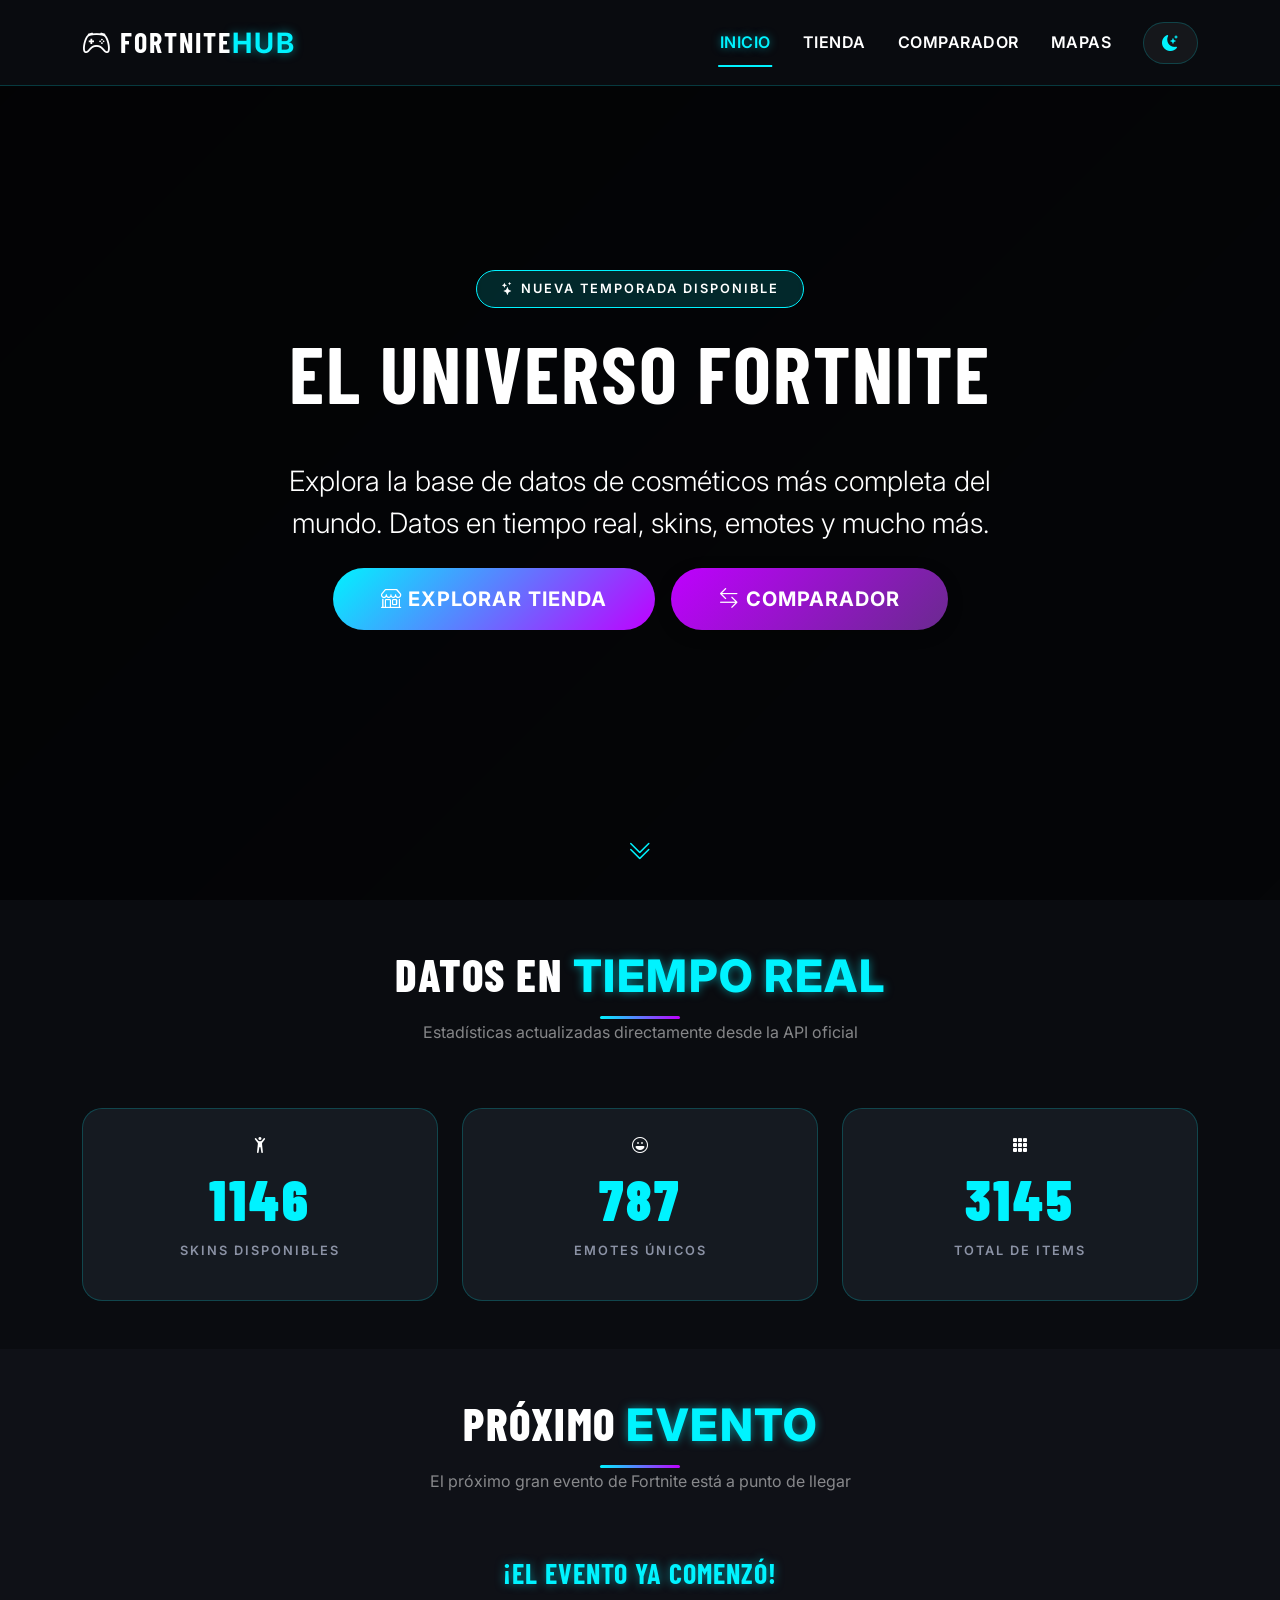
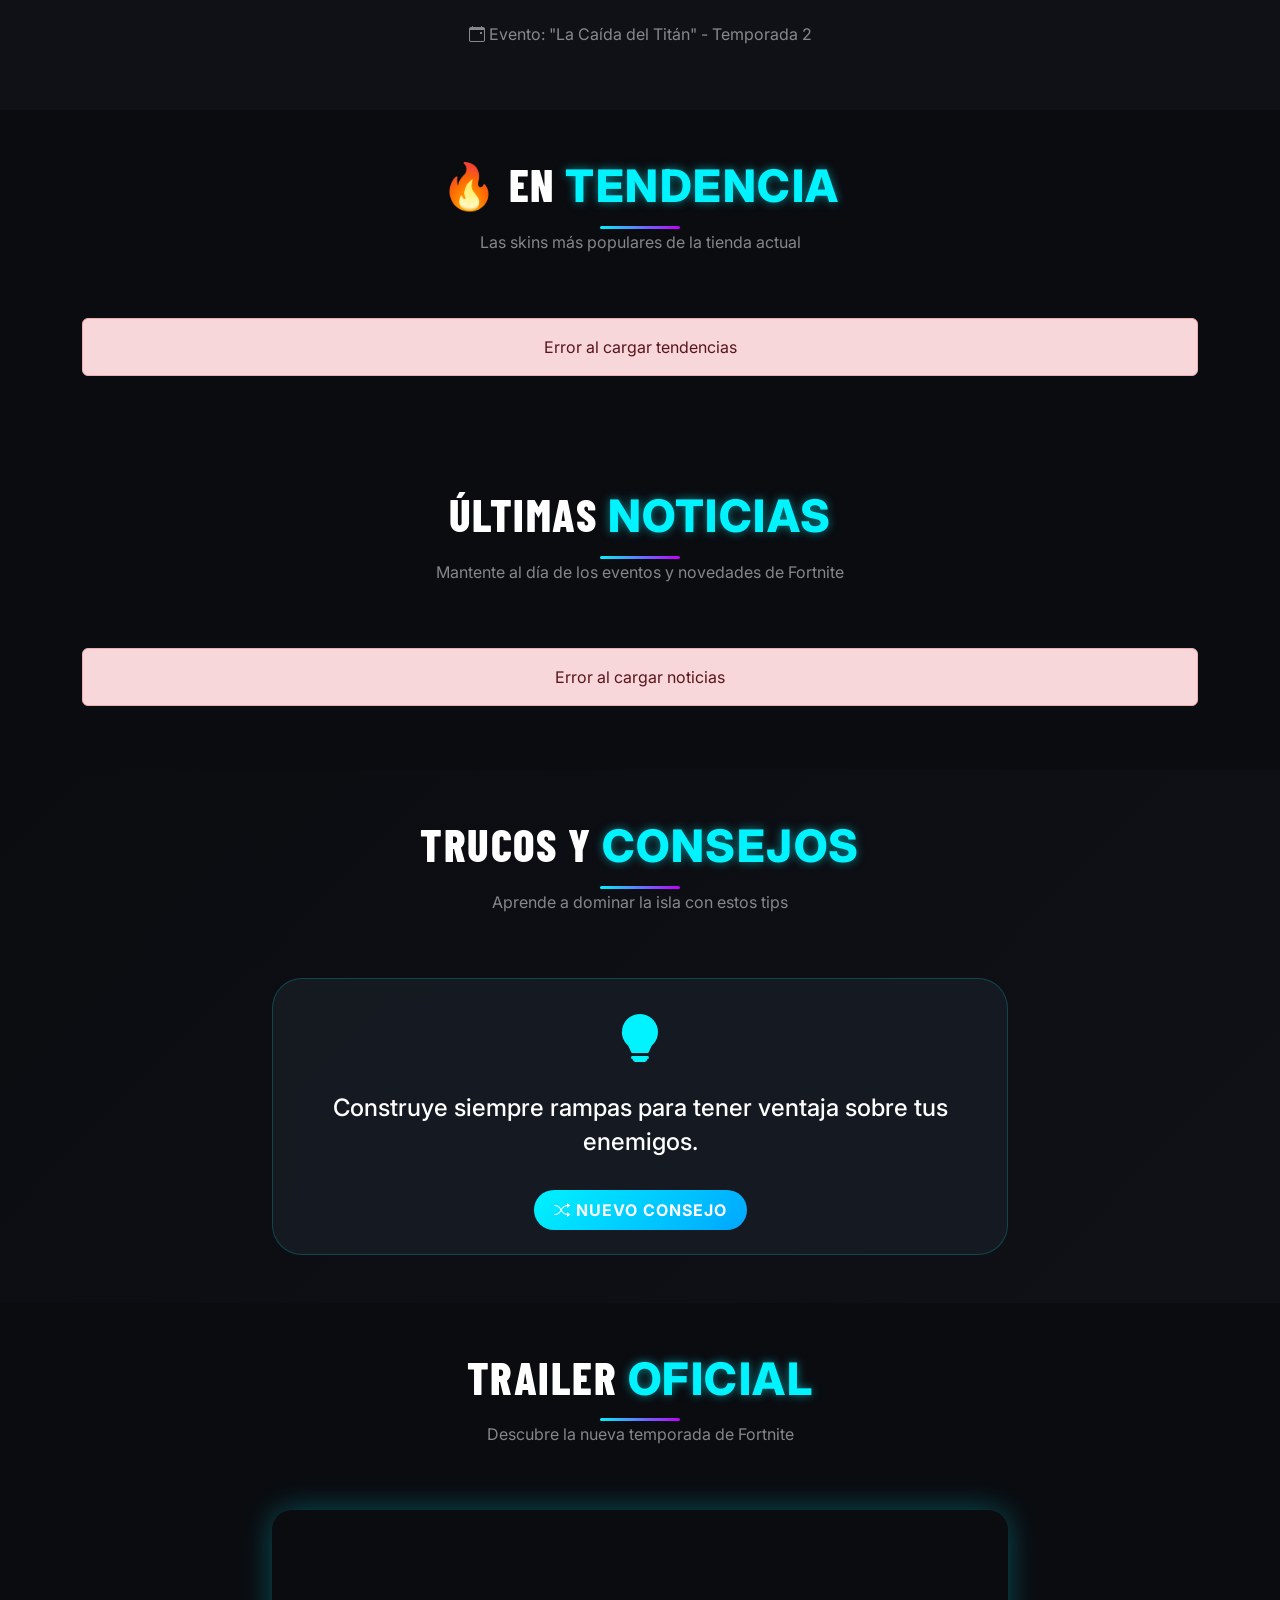
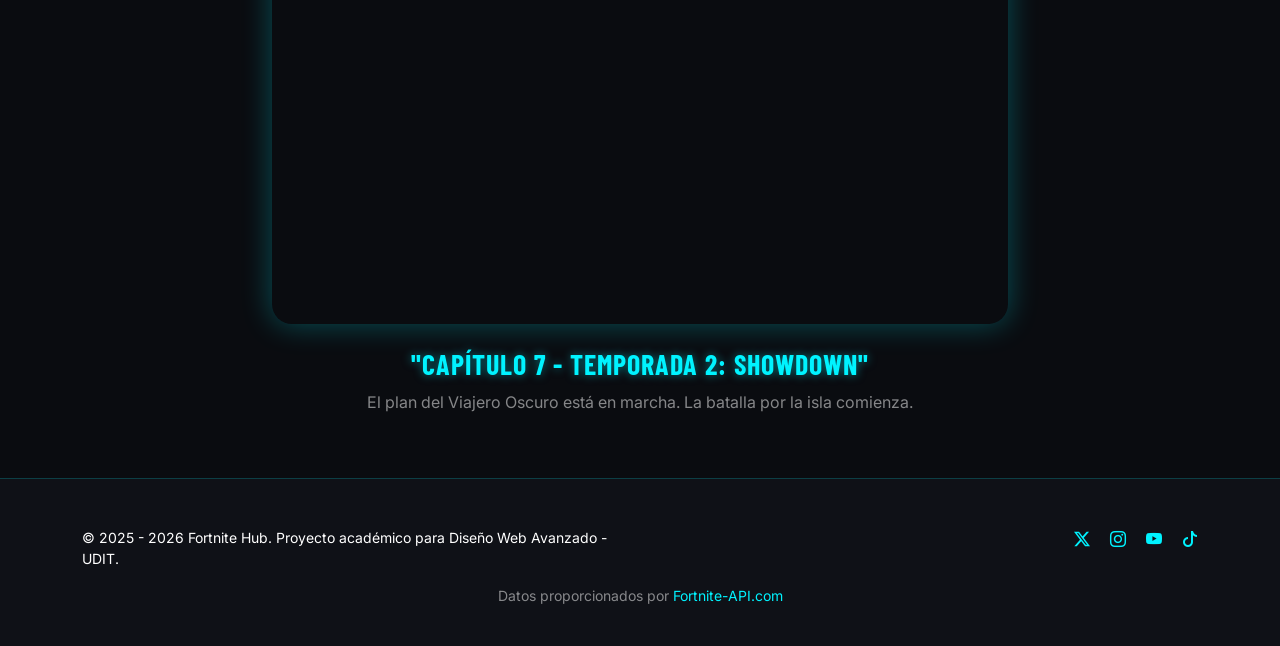
==== index.html @ 9335f85e "Cambiar tipografía, editar animación de los números y añadir buscador al comparador de skins" ====
<!DOCTYPE html>
<html lang="es">
<head>
  <meta charset="UTF-8">
  <meta name="viewport" content="width=device-width, initial-scale=1.0">
  <title>Fortnite Hub | Inicio</title>

  <link rel="icon" type="image/png" href="https://fortnite-api.com/images/favicon.png">
  <link rel="shortcut icon" href="https://fortnite-api.com/images/favicon.ico">

  <link href="https://cdn.jsdelivr.net/npm/bootstrap@5.3.0-alpha1/dist/css/bootstrap.min.css" rel="stylesheet">
  <link rel="stylesheet" href="https://cdn.jsdelivr.net/npm/bootstrap-icons@1.11.3/font/bootstrap-icons.min.css"> 
  <link href="https://fonts.googleapis.com/css2?family=Barlow+Condensed:wght@400;500;600;700;800;900&family=Inter:wght@300;400;600;700&display=swap" rel="stylesheet">
  <!-- <link href="https://fonts.googleapis.com/css2?family=Orbitron:wght@400;500;600;700;800;900&family=Inter:wght@300;400;600;700&display=swap" rel="stylesheet">-->
  <link href="https://unpkg.com/aos@2.3.1/dist/aos.css" rel="stylesheet">
  <link rel="stylesheet" href="css/style.css">
</head>
<body>

  <div class="scroll-progress"></div>

  <!-- NAVBAR SOLO CON PÁGINAS HTML -->
  <nav class="navbar navbar-expand-lg navbar-dark fixed-top" data-aos="fade-down">
    <div class="container">
      <a class="navbar-brand fw-bold fs-3" href="index.html"><i class="bi bi-controller"></i> FORTNITE<span class="text-neon">HUB</span></a>
      <button class="navbar-toggler" type="button" data-bs-toggle="collapse" data-bs-target="#navbarNav">
        <span class="navbar-toggler-icon"></span>
      </button>
      <div class="collapse navbar-collapse" id="navbarNav">
        <ul class="navbar-nav ms-auto mb-2 mb-lg-0">
          <li class="nav-item"><a class="nav-link active" href="index.html">INICIO</a></li>
          <li class="nav-item"><a class="nav-link" href="shop.html">TIENDA</a></li>
          <li class="nav-item"><a class="nav-link" href="compare.html">COMPARADOR</a></li>
          <li class="nav-item"><a class="nav-link" href="maps.html">MAPAS</a></li>
          <li class="nav-item"><button id="themeToggle" class="btn btn-theme-toggle ms-lg-3"><i class="bi bi-moon-stars-fill"></i></button></li>
        </ul>
      </div>
    </div>
  </nav>

  <!-- HERO SECTION -->
  <header id="inicio" class="hero-section d-flex align-items-center">
    <div class="hero-video-background">
      <iframe src="https://www.youtube.com/embed/m-c_3degE60?autoplay=1&mute=1&loop=1&playlist=m-c_3degE60&controls=0&showinfo=0&modestbranding=1&rel=0" frameborder="0" allow="autoplay; encrypted-media" allowfullscreen></iframe>
      <div class="hero-video-overlay"></div>
    </div>
    <div class="container position-relative z-2">
      <div class="row">
        <div class="col-lg-8 mx-auto text-center text-white" data-aos="fade-up" data-aos-duration="1000">
          <div class="badge-neon mb-3"><i class="bi bi-stars"></i> NUEVA TEMPORADA DISPONIBLE</div>
          <h1 id="typed-title" class="display-1 fw-bold mb-3 glitch-text"></h1>
          <p class="lead mb-4 fs-3">Explora la base de datos de cosméticos más completa del mundo. Datos en tiempo real, skins, emotes y mucho más.</p>
          <div class="d-flex justify-content-center gap-3 flex-wrap">
  <a href="shop.html" class="btn btn-primary-custom btn-lg px-5 py-3">
    <i class="bi bi-shop"></i> EXPLORAR TIENDA
  </a>
  <a href="compare.html" class="btn btn-compare btn-lg px-5 py-3">
    <i class="bi bi-arrow-left-right"></i> COMPARADOR
  </a>
</div>
        </div>
      </div>
    </div>
    <div class="scroll-indicator"><span><i class="bi bi-chevron-double-down"></i></span></div>
  </header>

  <!-- ESTADÍSTICAS -->
  <section id="stats" class="stats-section py-5">
    <div class="container">
      <div class="row text-center mb-5"><div class="col-12" data-aos="fade-up"><h2 class="section-title">DATOS EN <span class="text-neon">TIEMPO REAL</span></h2><p class="text-white-50">Estadísticas actualizadas directamente desde la API oficial</p></div></div>
      <div class="row g-4 justify-content-center">
        <div class="col-md-4" data-aos="fade-up" data-aos-delay="0"><div class="stat-card text-center p-4"><div class="stat-icon"><i class="bi bi-person-arms-up"></i></div><div class="stat-number" id="skinsCount">--</div><p class="stat-label">SKINS DISPONIBLES</p></div></div>
        <div class="col-md-4" data-aos="fade-up" data-aos-delay="100"><div class="stat-card text-center p-4"><div class="stat-icon"><i class="bi bi-emoji-laughing"></i></div><div class="stat-number" id="emotesCount">--</div><p class="stat-label">EMOTES ÚNICOS</p></div></div>
        <div class="col-md-4" data-aos="fade-up" data-aos-delay="200"><div class="stat-card text-center p-4"><div class="stat-icon"><i class="bi bi-grid-3x3-gap-fill"></i></div><div class="stat-number" id="totalCount">--</div><p class="stat-label">TOTAL DE ITEMS</p></div></div>
      </div>
    </div>
  </section>

  <!-- CONTADOR EVENTO -->
  <section id="countdown" class="countdown-section py-5">
    <div class="container">
      <div class="row text-center mb-5"><div class="col-12" data-aos="fade-up"><h2 class="section-title">PRÓXIMO <span class="text-neon">EVENTO</span></h2><p class="text-white-50">El próximo gran evento de Fortnite está a punto de llegar</p></div></div>
      <div class="row justify-content-center">
        <div class="col-md-10">
          <div class="countdown-timer d-flex justify-content-center gap-3 gap-md-4 flex-wrap">
            <div class="countdown-box" data-aos="flip-up" data-aos-delay="0"><span id="days">00</span><span>DÍAS</span></div>
            <div class="countdown-box" data-aos="flip-up" data-aos-delay="100"><span id="hours">00</span><span>HORAS</span></div>
            <div class="countdown-box" data-aos="flip-up" data-aos-delay="200"><span id="minutes">00</span><span>MINUTOS</span></div>
            <div class="countdown-box" data-aos="flip-up" data-aos-delay="300"><span id="seconds">00</span><span>SEGUNDOS</span></div>
          </div>
          <p class="text-center mt-4 text-white-50"><i class="bi bi-calendar-event"></i> Evento: "La Caída del Titán" - Temporada 2</p>
        </div>
      </div>
    </div>
  </section>

  <!-- SECCIÓN EN TENDENCIA -->
  <section id="tendencia" class="trending-section-full py-5">
    <div class="container">
      <div class="row text-center mb-5">
        <div class="col-12" data-aos="fade-up">
          <h2 class="section-title">🔥 EN <span class="text-neon">TENDENCIA</span></h2>
          <p class="text-white-50">Las skins más populares de la tienda actual</p>
        </div>
      </div>
      <div class="row g-4" id="trendingContainer">
        <div class="col-12 text-center">
          <div class="spinner-border text-neon" role="status">
            <span class="visually-hidden">Cargando tendencias...</span>
          </div>
        </div>
      </div>
    </div>
  </section>

  <!-- NOTICIAS -->
  <section id="noticias" class="news-section py-5">
    <div class="container">
      <div class="row text-center mb-5"><div class="col-12" data-aos="fade-up"><h2 class="section-title">ÚLTIMAS <span class="text-neon">NOTICIAS</span></h2><p class="text-white-50">Mantente al día de los eventos y novedades de Fortnite</p></div></div>
      <div class="row g-4" id="newsContainer"><div class="col-12 text-center"><div class="spinner-border text-neon" role="status"><span class="visually-hidden">Cargando noticias...</span></div></div></div>
    </div>
  </section>

  <!-- TRUCOS Y CONSEJOS -->
  <section id="tips" class="tips-section py-5">
    <div class="container">
      <div class="row text-center mb-5">
        <div class="col-12" data-aos="fade-up">
          <h2 class="section-title">TRUCOS Y <span class="text-neon">CONSEJOS</span></h2>
          <p class="text-white-50">Aprende a dominar la isla con estos tips</p>
        </div>
      </div>
      <div class="row justify-content-center">
        <div class="col-lg-8">
          <div class="tips-card text-center p-4" data-aos="flip-up">
            <div class="tips-icon mb-3"><i class="bi bi-lightbulb-fill"></i></div>
            <p id="currentTip" class="tips-text fs-4">¡Haz clic en el botón para recibir un consejo!</p>
            <button id="newTipBtn" class="btn btn-neon mt-3"><i class="bi bi-shuffle"></i> NUEVO CONSEJO</button>
          </div>
        </div>
      </div>
    </div>
  </section>

  <!-- TRAILER -->
  <section id="trailer" class="video-section py-5">
    <div class="container">
      <div class="row text-center mb-5"><div class="col-12" data-aos="fade-up"><h2 class="section-title">TRAILER <span class="text-neon">OFICIAL</span></h2><p class="text-white-50">Descubre la nueva temporada de Fortnite</p></div></div>
      <div class="row justify-content-center"><div class="col-lg-8" data-aos="fade-up" data-aos-delay="100"><div class="video-container"><iframe src="https://www.youtube.com/embed/kgbIecfhjlg?autoplay=0&rel=0" title="Fortnite Trailer Oficial" frameborder="0" allow="accelerometer; autoplay; clipboard-write; encrypted-media; gyroscope; picture-in-picture; web-share" referrerpolicy="strict-origin-when-cross-origin" allowfullscreen></iframe></div><div class="video-info text-center mt-4"><h3 class="text-neon">"CAPÍTULO 7 - TEMPORADA 2: SHOWDOWN"</h3><p class="text-white-50">El plan del Viajero Oscuro está en marcha. La batalla por la isla comienza.</p></div></div></div>
  </section>

  <footer class="footer pt-5 pb-4">
    <div class="container">
      <div class="row">
        <div class="col-md-6 text-center text-md-start"><p class="small mb-0">&copy; 2025 - <span id="currentYear"></span> Fortnite Hub. Proyecto académico para Diseño Web Avanzado - UDIT.</p></div>
        <div class="col-md-6 text-center text-md-end">
          <a href="https://x.com/Fortnite_ES" target="_blank" class="me-3"><i class="bi bi-twitter-x"></i></a>
          <a href="https://www.instagram.com/fortnite/" target="_blank" class="me-3"><i class="bi bi-instagram"></i></a>
          <a href="https://www.youtube.com/@PlayStation" target="_blank" class="me-3"><i class="bi bi-youtube"></i></a>
          <a href="https://www.tiktok.com/@fortnite?lang=es" target="_blank"><i class="bi bi-tiktok"></i></a>
        </div>
      </div>
      <div class="row mt-3"><div class="col-12 text-center"><p class="small text-white-50">Datos proporcionados por <a href="https://dash.fortnite-api.com/" target="_blank">Fortnite-API.com</a></p></div></div>
    </div>
  </footer>

  <button id="backToTop" class="btn-back-to-top"><i class="bi bi-arrow-up-short"></i></button>

  <!-- MODALES -->
  <div class="modal fade" id="skinModal" tabindex="-1">
    <div class="modal-dialog modal-dialog-centered">
      <div class="modal-content bg-dark text-white">
        <div class="modal-header border-neon"><h5 class="modal-title text-neon" id="skinModalTitle"></h5><button type="button" class="btn-close btn-close-white" data-bs-dismiss="modal"></button></div>
        <div class="modal-body text-center"><img id="skinModalImg" src="" alt="" class="img-fluid rounded mb-3" style="max-height: 200px;"><p id="skinModalDesc"></p><p><strong>Rareza:</strong> <span id="skinModalRarity"></span></p><p><strong>Tipo:</strong> <span id="skinModalType"></span></p></div>
        <div class="modal-footer border-neon"><button class="btn btn-outline-custom" data-bs-dismiss="modal">Cerrar</button></div>
      </div>
    </div>
  </div>

  <div class="modal fade" id="newsModal" tabindex="-1">
    <div class="modal-dialog modal-dialog-centered">
      <div class="modal-content bg-dark text-white">
        <div class="modal-header border-neon"><h5 class="modal-title text-neon" id="newsModalTitle"></h5><button type="button" class="btn-close btn-close-white" data-bs-dismiss="modal"></button></div>
        <div class="modal-body" id="newsModalBody"></div>
        <div class="modal-footer border-neon"><button class="btn btn-outline-custom" data-bs-dismiss="modal">Cerrar</button></div>
      </div>
    </div>
  </div>

  <script src="https://code.jquery.com/jquery-3.7.1.min.js"></script>
  <script src="https://cdn.jsdelivr.net/npm/bootstrap@5.3.0-alpha1/dist/js/bootstrap.bundle.min.js"></script>
  <script src="https://unpkg.com/aos@2.3.1/dist/aos.js"></script>
  <script src="https://unpkg.com/isotope-layout@3/dist/isotope.pkgd.min.js"></script>
  <script src="js/app.js"></script>
  <script> AOS.init({ duration: 800, once: true, offset: 100 }); </script>
</body>
</html>
---- css/style.css ----
:root {
  --bg-primary: #0a0c10;
  --bg-secondary: #0f1117;
  --bg-card: rgba(23, 28, 35, 0.95);
  --text-primary: #ffffff;
  --text-secondary: #8b92a5;
  --text-muted: rgba(255, 255, 255, 0.5);
  --border-color: rgba(0, 243, 255, 0.2);
  --neon-cyan: #00f3ff;
  --neon-pink: #ff00a6;
  --neon-purple: #bf00ff;
  --neon-glow: 0 0 20px rgba(0, 243, 255, 0.4);
  --glass-bg: rgba(255, 255, 255, 0.05);
  --transition: all 0.4s cubic-bezier(0.4, 0, 0.2, 1);
  
  /* TIPOGRAFÍAS */
  --font-burbank: 'Barlow Condensed', 'Impact', 'Arial Narrow', sans-serif;
  --font-body: 'Inter', 'Segoe UI', sans-serif;
}

/* Reseteo básico */
* { margin: 0; padding: 0; box-sizing: border-box; }

body {
  font-family: var(--font-body);
  background-color: var(--bg-primary);
  color: var(--text-primary);
  overflow-x: hidden;
  transition: var(--transition);
}

/* ==================== TIPOGRAFÍA ESTILO BURBANK SÓLO PARA TÍTULOS ==================== */
h1, h2, h3, h4, h5, h6,
.navbar-brand,
.section-title,
.glitch-text,
.stat-number,
.countdown-box span:first-child,
.timeline-title,
.news-title,
.card-title,
.modal-title {
  font-family: var(--font-burbank);
  font-weight: 700;
  letter-spacing: 1px;
  text-transform: uppercase;
}

/* Ajustes específicos para cada tipo de título */
h1, .glitch-text {
  font-weight: 900;
  letter-spacing: 2px;
}

h2, .section-title {
  font-weight: 800;
  letter-spacing: 1.5px;
}

h3 {
  font-weight: 700;
}

h4, h5, h6 {
  font-weight: 600;
}

/* Números de estadísticas con estilo Burbank */
.stat-number {
  font-size: 3.5rem;
  font-weight: 900;
  letter-spacing: 3px;
}

/* Contador del evento */
.countdown-box span:first-child {
  font-size: 2.5rem;
  font-weight: 900;
}

/* Logo de la marca */
.navbar-brand {
  font-size: 1.5rem;
  font-weight: 800;
  letter-spacing: 2px;
}

/* Títulos de noticias */
.news-title {
  font-size: 1.2rem;
  font-weight: 700;
}

/* Títulos de tarjetas */
.card-title {
  font-size: 0.9rem;
  font-weight: 700;
}

/* ==================== RESTO DE TIPOGRAFÍA (CUERPO) ==================== */
p, span, li, a, .nav-link, .btn, .stat-label, 
.news-description, .timeline-desc, .timeline-tag,
.tips-text, .footer, .rarity-badge, .filter-btn {
  font-family: var(--font-body);
}

/* Botones con estilo mixto */
.btn {
  font-family: var(--font-body);
  font-weight: 700;
  letter-spacing: 1px;
}

/* Badges y etiquetas */
.rarity-badge, .badge-neon, .timeline-year {
  font-family: var(--font-body);
  font-weight: 700;
  letter-spacing: 0.5px;
}

/* Efecto neon solo para textos especiales */
.text-neon {
  color: var(--neon-cyan);
  text-shadow: 0 0 10px rgba(0, 243, 255, 0.5);
}

/* ==================== BARRA DE NAVEGACIÓN ==================== */
.navbar {
  background: rgba(10, 12, 16, 0.95);
  backdrop-filter: blur(10px);
  padding: 1rem 0;
  transition: var(--transition);
  border-bottom: 1px solid var(--border-color);
  z-index: 1000;
}
.navbar-brand { 
  font-family: var(--font-burbank);
  font-size: 1.5rem; 
  font-weight: 800; 
  color: var(--text-primary) !important; 
}
.navbar-nav .nav-link {
  font-family: var(--font-body);
  color: var(--text-primary) !important;
  font-weight: 600;
  margin: 0 0.5rem;
  transition: var(--transition);
  position: relative;
  letter-spacing: 0.5px;
}
/* Linea que aparece al pasar el ratón */
.navbar-nav .nav-link::after {
  content: '';
  position: absolute;
  bottom: -5px;
  left: 50%;
  transform: translateX(-50%);
  width: 0;
  height: 2px;
  background: var(--neon-cyan);
  transition: width 0.3s ease;
}
.navbar-nav .nav-link:hover::after,
.navbar-nav .nav-link.active::after { width: 80%; }
.navbar-nav .nav-link:hover,
.navbar-nav .nav-link.active { color: var(--neon-cyan) !important; text-shadow: 0 0 8px rgba(0, 243, 255, 0.5); }

/* ==================== BOTÓN DE TEMA (claro/oscuro) ==================== */
.btn-theme-toggle {
  background: var(--glass-bg);
  border: 1px solid var(--border-color);
  border-radius: 50px;
  padding: 8px 18px;
  color: var(--neon-cyan);
  transition: var(--transition);
  cursor: pointer;
}

.btn-theme-toggle:hover {
  background: var(--neon-cyan);
  color: var(--bg-primary);
  transform: scale(1.05);
  box-shadow: var(--neon-glow);
}

/* Cuando está en modo claro, el botón se pone blanco */
body.light-mode .btn-theme-toggle {
  background: white;
  border-color: var(--neon-cyan);
  color: var(--neon-cyan);
  box-shadow: 0 2px 8px rgba(0,0,0,0.1);
}

body.light-mode .btn-theme-toggle:hover {
  background: var(--neon-cyan);
  color: white;
}

/* ==================== PARTE DE ARRIBA (HERO) ==================== */
.hero-section { position: relative; min-height: 100vh; display: flex; align-items: center; overflow: hidden; }
.hero-video-background { position: absolute; top: 0; left: 0; width: 100%; height: 100%; z-index: 0; }
.hero-video-background iframe { position: absolute; top: 50%; left: 50%; width: 100vw; height: 100vh; transform: translate(-50%, -50%); pointer-events: none; object-fit: cover; }
.hero-video-overlay { position: absolute; top: 0; left: 0; width: 100%; height: 100%; background: linear-gradient(135deg, rgba(0,0,0,0.7) 0%, rgba(0,0,0,0.5) 100%); z-index: 1; }
.z-2 { z-index: 2; }
/* Flechita que baja */
.scroll-indicator { position: absolute; bottom: 30px; left: 50%; transform: translateX(-50%); z-index: 10; animation: bounce 2s infinite; color: var(--neon-cyan); font-size: 1.5rem; }
@keyframes bounce { 0%, 100% { transform: translateX(-50%) translateY(0); } 50% { transform: translateX(-50%) translateY(10px); } }
.badge-neon { display: inline-block; background: rgba(0, 243, 255, 0.15); border: 1px solid var(--neon-cyan); padding: 8px 24px; border-radius: 40px; font-size: 0.8rem; letter-spacing: 2px; backdrop-filter: blur(5px); font-family: var(--font-body); font-weight: 600; }
/* Efecto de fallo (glitch) para el título */
.glitch-text { animation: glitch 3s infinite; }
@keyframes glitch { 0%, 100% { text-shadow: 3px 0 0 rgba(255,0,0,0.5), -3px 0 0 rgba(0,255,255,0.5); } 50% { text-shadow: -3px 0 0 rgba(255,0,0,0.5), 3px 0 0 rgba(0,255,255,0.5); } }

/* ==================== BOTONES ==================== */
.btn-primary-custom { background: linear-gradient(135deg, var(--neon-cyan), var(--neon-purple)); border: none; border-radius: 50px; font-weight: 700; padding: 14px 36px; transition: var(--transition); color: white; letter-spacing: 1px; }
.btn-primary-custom:hover { transform: translateY(-3px); box-shadow: var(--neon-glow); }
.btn-outline-custom { background: transparent; border: 2px solid var(--neon-cyan); border-radius: 50px; padding: 8px 20px; font-weight: 700; color: var(--neon-cyan); transition: var(--transition); }
/* Botón especial para el comparador que está sobre el vídeo */
.btn-compare {
  background: linear-gradient(135deg, var(--neon-purple), #6a2a8f);
  border: none;
  border-radius: 50px;
  font-weight: 700;
  padding: 14px 36px;
  transition: var(--transition);
  color: white;
  letter-spacing: 1px;
  box-shadow: 0 4px 15px rgba(0,0,0,0.3);
}

.btn-compare:hover {
  transform: translateY(-3px);
  box-shadow: 0 0 20px var(--neon-purple);
  background: linear-gradient(135deg, #9b59b6, var(--neon-purple));
}

/* Versión clara del botón comparador */
body.light-mode .btn-compare {
  background: linear-gradient(135deg, #9b59b6, #6a2a8f);
  color: white;
  box-shadow: 0 4px 15px rgba(0,0,0,0.2);
}

body.light-mode .btn-compare:hover {
  background: linear-gradient(135deg, #b06bcc, #7b2d9e);
  box-shadow: 0 0 20px #9b59b6;
}
.btn-outline-custom:hover { background: var(--neon-cyan); color: var(--bg-primary); box-shadow: var(--neon-glow); transform: translateY(-2px); }
.btn-outline-custom.active { background: var(--neon-cyan); color: var(--bg-primary); box-shadow: var(--neon-glow); }
.btn-outline-secondary { background: transparent; border: 1px solid var(--text-secondary); border-radius: 50px; padding: 8px 20px; font-weight: 600; color: var(--text-secondary); transition: var(--transition); }
.btn-outline-secondary:hover, .btn-outline-secondary.active { background: var(--neon-cyan); border-color: var(--neon-cyan); color: var(--bg-primary); }
.btn-neon { background: linear-gradient(135deg, var(--neon-cyan), #00a6ff); border: none; border-radius: 50px; padding: 8px 20px; font-weight: 700; color: white; transition: var(--transition); }

/* ==================== ESTADÍSTICAS ==================== */
.stats-section { padding: 100px 0; }
.section-title { 
  font-size: 2.8rem; 
  font-weight: 800; 
  margin-bottom: 1rem; 
  color: var(--text-primary); 
  position: relative; 
  display: inline-block; 
  font-family: var(--font-burbank);
}
/* Linea decorativa debajo del título */
.section-title::after { content: ''; position: absolute; bottom: -15px; left: 50%; transform: translateX(-50%); width: 80px; height: 3px; background: linear-gradient(90deg, var(--neon-cyan), var(--neon-purple)); border-radius: 3px; }
.stat-card { background: var(--bg-card); border-radius: 20px; border: 1px solid var(--border-color); backdrop-filter: blur(10px); transition: var(--transition); }
.stat-card:hover { border-color: var(--neon-cyan); box-shadow: var(--neon-glow); transform: translateY(-8px); }
.stat-number { 
  font-size: 3.5rem; 
  font-weight: 900; 
  color: var(--neon-cyan); 
  font-family: var(--font-burbank);
  letter-spacing: 3px;
}
.stat-label { 
  color: var(--text-secondary); 
  letter-spacing: 2px; 
  font-size: 0.8rem; 
  text-transform: uppercase;
  font-family: var(--font-body);
  font-weight: 600;
}

/* ==================== CONTADOR DEL EVENTO ==================== */
.countdown-section { padding: 100px 0; background: var(--bg-secondary); }
.countdown-box { background: var(--bg-card); border-radius: 20px; padding: 20px 30px; min-width: 120px; text-align: center; border: 1px solid var(--neon-cyan); transition: var(--transition); }
.countdown-box:hover { transform: translateY(-5px); box-shadow: var(--neon-glow); }
.countdown-box span:first-child { 
  font-size: 2.5rem; 
  font-weight: 900; 
  font-family: var(--font-burbank); 
  color: var(--neon-cyan); 
  display: block;
  letter-spacing: 2px;
}
.countdown-box span:last-child {
  font-family: var(--font-body);
  font-weight: 600;
  letter-spacing: 1px;
  font-size: 0.8rem;
}

/* ==================== NOTICIAS ==================== */
.news-section { padding: 100px 0; }
.news-card { background: var(--bg-card); border-radius: 20px; overflow: hidden; transition: var(--transition); border: 1px solid var(--border-color); height: 100%; }
.news-card:hover { transform: translateY(-8px); border-color: var(--neon-cyan); box-shadow: var(--neon-glow); }
.news-image { height: 200px; overflow: hidden; }
.news-image img { width: 100%; height: 100%; object-fit: cover; transition: transform 0.5s; }
.news-card:hover .news-image img { transform: scale(1.05); }
.news-body { padding: 1.5rem; }
.news-title { 
  font-size: 1.2rem; 
  font-weight: 700; 
  margin-bottom: 0.75rem; 
  color: var(--text-primary); 
  font-family: var(--font-burbank);
  letter-spacing: 0.5px;
}
.news-description { 
  color: var(--text-secondary); 
  font-size: 0.9rem; 
  line-height: 1.5;
  font-family: var(--font-body);
}
.news-footer { display: flex; justify-content: space-between; margin-top: 1rem; padding-top: 0.75rem; border-top: 1px solid var(--border-color); }
.news-read-more { color: var(--neon-cyan); text-decoration: none; transition: var(--transition); }

/* ==================== SLIDER DE SKINS ==================== */
.slider-section { padding: 100px 0; background: var(--bg-secondary); }
.slider-card { background: var(--bg-card); border-radius: 20px; padding: 20px; text-align: center; border: 1px solid var(--border-color); transition: var(--transition); cursor: pointer; }
.slider-card:hover { border-color: var(--neon-cyan); transform: translateY(-5px); box-shadow: var(--neon-glow); }
.slider-card img { width: 100%; height: 250px; object-fit: cover; border-radius: 15px; margin-bottom: 15px; }
.glide__arrow { background: var(--neon-cyan); border: none; border-radius: 50%; width: 45px; height: 45px; }

/* ==================== VÍDEO DEL TRAILER ==================== */
.video-section { padding: 100px 0; }
.video-container { position: relative; padding-bottom: 56.25%; height: 0; border-radius: 20px; overflow: hidden; box-shadow: 0 0 30px rgba(0, 243, 255, 0.3); }
.video-container iframe { position: absolute; top: 0; left: 0; width: 100%; height: 100%; }

/* ==================== TARJETAS DE LA TIENDA ==================== */
.cosmetic-card { background: var(--bg-card); border-radius: 16px; overflow: hidden; transition: var(--transition); border: 1px solid var(--border-color); height: 100%; cursor: pointer; }
.cosmetic-card:hover { transform: translateY(-5px); border-color: var(--neon-cyan); box-shadow: var(--neon-glow); }
.cosmetic-card img { width: 100%; height: 260px; object-fit: cover; }
.card-body { padding: 1rem; text-align: center; }
.card-title { 
  font-size: 0.9rem; 
  font-weight: 700; 
  margin-bottom: 0.5rem; 
  color: var(--text-primary);
  font-family: var(--font-burbank);
  letter-spacing: 0.5px;
}

/* ==================== INSIGNIAS DE RAREZA ==================== */
.rarity-badge { 
  display: inline-block; 
  padding: 4px 12px; 
  border-radius: 20px; 
  font-size: 0.7rem; 
  font-weight: 700; 
  text-transform: uppercase;
  font-family: var(--font-body);
  letter-spacing: 0.5px;
}
.rarity-common { background: #2e2e2e; color: #fff; }
.rarity-uncommon { background: #2a6e2a; color: #fff; }
.rarity-rare { background: #2a6e8f; color: #fff; }
.rarity-epic { background: #6a2a8f; color: #fff; }
.rarity-legendary { background: linear-gradient(135deg, #d4af37, #ffd700); color: #000; }

/* ==================== FILTROS DESPLEGABLES ==================== */
.filters-panel {
    background: var(--bg-secondary);
    border-radius: 20px;
    padding: 1.5rem;
    border: 1px solid var(--border-color);
}

.btn-filter-toggle {
    background: var(--bg-card);
    border: 1px solid var(--border-color);
    border-radius: 50px;
    padding: 10px 24px;
    color: var(--text-primary);
    font-weight: 600;
    transition: var(--transition);
}

.btn-filter-toggle.active {
    background: var(--neon-cyan);
    color: var(--bg-primary);
    border-color: var(--neon-cyan);
    box-shadow: 0 0 15px var(--neon-cyan);
}

.filter-group {
    animation: fadeIn 0.3s ease;
    margin-top: 1rem;
}

@keyframes fadeIn {
    from { opacity: 0; transform: translateY(-10px); }
    to { opacity: 1; transform: translateY(0); }
}

.filter-buttons {
    display: flex;
    flex-wrap: wrap;
    justify-content: center;
    gap: 10px;
}

/* Cada botón de filtro individual */
.filter-btn {
    background: transparent;
    border: 1px solid var(--border-color);
    border-radius: 50px;
    padding: 6px 16px;
    color: var(--text-secondary);
    font-size: 0.8rem;
    transition: var(--transition);
    cursor: pointer;
    font-family: var(--font-body);
    font-weight: 600;
}

.filter-btn:hover {
    border-color: var(--neon-cyan);
    color: var(--neon-cyan);
}

.filter-btn.active {
    background: var(--neon-cyan);
    border-color: var(--neon-cyan);
    color: var(--bg-primary);
    box-shadow: 0 0 10px var(--neon-cyan);
}

.bg-neon {
    background: var(--neon-cyan);
    color: var(--bg-primary);
    font-size: 0.8rem;
    padding: 5px 12px;
    border-radius: 50px;
}

/* ==================== BARRA DE BÚSQUEDA ==================== */
.search-bar { background: var(--bg-secondary); border: 1px solid var(--border-color); }

/* ==================== PIE DE PÁGINA ==================== */
.footer { background: var(--bg-secondary); border-top: 1px solid var(--border-color); padding: 2rem 0; }
.footer a { color: var(--neon-cyan); text-decoration: none; }
.footer p, .footer .small {
  font-family: var(--font-body);
}

/* ==================== BOTÓN PARA VOLVER ARRIBA ==================== */
.btn-back-to-top { position: fixed; bottom: 30px; right: 30px; width: 50px; height: 50px; border-radius: 50%; background: var(--neon-cyan); color: var(--bg-primary); border: none; cursor: pointer; opacity: 0; visibility: hidden; transition: all 0.3s ease; z-index: 1000; font-size: 1.5rem; }
.btn-back-to-top.show { opacity: 1; visibility: visible; }
.btn-back-to-top:hover { transform: translateY(-3px); background: var(--neon-purple); }

/* ==================== VENTANAS MODALES ==================== */
.modal-content.bg-dark { background: var(--bg-secondary) !important; border: 1px solid var(--neon-cyan); }
.border-neon { border-color: var(--neon-cyan) !important; }
.modal-title {
  font-family: var(--font-burbank);
  font-weight: 700;
  letter-spacing: 1px;
}

/* Arregla un problema: el modal no debe mover la página */
.modal-open { overflow: auto !important; padding-right: 0 !important; }
body.modal-open { overflow: auto !important; padding-right: 0 !important; }
.modal { padding-right: 0 !important; }

/* ==================== VERSIÓN MÓVIL ==================== */
@media (max-width: 768px) {
  .section-title { font-size: 2rem; }
  .glitch-text { font-size: 2rem; }
  .stat-number { font-size: 2rem; }
  .countdown-box { padding: 10px 15px; min-width: 70px; }
  .countdown-box span:first-child { font-size: 1.2rem; }
  .slider-card img { height: 180px; }
}
@media (max-width: 576px) {
  .stat-number { font-size: 1.5rem; }
  .section-title { font-size: 1.5rem; }
}

/* ==================== MODO CLARO ==================== */
body.light-mode {
  --bg-primary: #f0f2f5;
  --bg-secondary: #ffffff;
  --bg-card: rgba(255, 255, 255, 0.95);
  --text-primary: #1a1a2e;
  --text-secondary: #4a5568;
  --text-muted: #6c757d;
  --border-color: rgba(0, 0, 0, 0.1);
  --neon-cyan: #0077b6;
  --neon-purple: #9b59b6;
  --neon-glow: 0 0 15px rgba(0, 119, 182, 0.2);
  --glass-bg: rgba(0, 0, 0, 0.03);
}

/* La barra de navegación siempre se queda oscura */
body.light-mode .navbar {
  background: rgba(10, 12, 16, 0.95) !important;
  border-bottom-color: rgba(0, 243, 255, 0.2) !important;
}

body.light-mode .navbar-brand,
body.light-mode .navbar-nav .nav-link {
  color: #ffffff !important;
}

body.light-mode .navbar-nav .nav-link:hover,
body.light-mode .navbar-nav .nav-link.active {
  color: var(--neon-cyan) !important;
}

/* Ajustes de texto para el modo claro */
body.light-mode .text-white-50 {
  color: #6c757d !important;
}

body.light-mode .footer a {
  color: var(--neon-cyan) !important;
}

/* Tarjetas en modo claro (EXCEPTO las de cosméticos) */
body.light-mode .stat-card,
body.light-mode .news-card,
body.light-mode .selector-card,
body.light-mode .info-card,
body.light-mode .detail-card {
  background: var(--bg-card);
  color: var(--text-primary);
}

body.light-mode .modal-content.bg-dark {
  background: var(--bg-secondary) !important;
  color: var(--text-primary) !important;
}

body.light-mode .modal-content.bg-dark .text-neon {
  color: var(--neon-cyan) !important;
}

/* Badges de rareza en modo claro (mantienen sus colores) */
body.light-mode .rarity-common { background: #6c757d; color: white; }
body.light-mode .rarity-uncommon { background: #28a745; color: white; }
body.light-mode .rarity-rare { background: #17a2b8; color: white; }
body.light-mode .rarity-epic { background: #9b59b6; color: white; }
body.light-mode .rarity-legendary { background: linear-gradient(135deg, #d4af37, #ffc107); color: #000; }

body.light-mode .card-title,
body.light-mode .news-title,
body.light-mode .stat-label {
  color: var(--text-primary);
}

body.light-mode .news-description,
body.light-mode .text-white-50 {
  color: var(--text-secondary) !important;
}

body.light-mode .form-control::placeholder {
  color: #999 !important;
}

body.light-mode .form-control,
body.light-mode .form-select {
  background: white;
  border-color: #ddd;
  color: var(--text-primary);
}

body.light-mode .form-control:focus,
body.light-mode .form-select:focus {
  border-color: var(--neon-cyan);
  box-shadow: 0 0 0 3px rgba(0, 119, 182, 0.1);
}

body.light-mode .countdown-box {
  background: var(--bg-card);
  border-color: var(--neon-cyan);
}

body.light-mode .countdown-box span:first-child {
  color: var(--neon-cyan);
}

body.light-mode .footer {
  background: var(--bg-secondary);
  border-top-color: var(--border-color);
}

body.light-mode .footer p,
body.light-mode .footer .small {
  color: var(--text-primary);
}

body.light-mode .btn-back-to-top {
  background: var(--neon-cyan);
  color: white;
}

body.light-mode .btn-back-to-top:hover {
  background: var(--neon-purple);
}

/* ===== TARJETAS DE COSMÉTICOS: NO CAMBIAN EN MODO CLARO ===== */
/* Las tarjetas de cosméticos NO cambian - se quedan igual que en modo oscuro */
body.light-mode .cosmetic-card {
  background: rgba(23, 28, 35, 0.95);
  border-color: var(--border-color);
}

/* Todos los textos dentro de .cosmetic-card se quedan blancos */
body.light-mode .cosmetic-card .card-title,
body.light-mode .cosmetic-card .rarity-badge,
body.light-mode .cosmetic-card .small,
body.light-mode .cosmetic-card p,
body.light-mode .cosmetic-card span,
body.light-mode .cosmetic-card h5 {
  color: #ffffff !important;
}

/* ==================== EFECTO DE TARJETAS AL PASAR EL RATÓN ==================== */
.cosmetic-card, .stat-card, .news-card, .slider-card {
    transition: transform 0.4s cubic-bezier(0.2, 0.9, 0.4, 1.1), box-shadow 0.4s ease, border-color 0.3s ease;
}

.cosmetic-card:hover, .stat-card:hover, .news-card:hover, .slider-card:hover {
    transform: translateY(-10px) scale(1.02);
    box-shadow: 0 0 30px var(--neon-cyan);
    border-color: var(--neon-cyan);
}

/* ==================== SECCIÓN DE CONSEJOS ==================== */
.tips-section {
    background: linear-gradient(135deg, var(--bg-primary), var(--bg-secondary));
    position: relative;
    overflow: hidden;
}

.tips-card {
    background: var(--bg-card);
    border-radius: 30px;
    border: 1px solid var(--border-color);
    backdrop-filter: blur(10px);
    transition: var(--transition);
}

.tips-card:hover {
    border-color: var(--neon-cyan);
    box-shadow: var(--neon-glow);
}

.tips-icon {
    font-size: 3rem;
    color: var(--neon-cyan);
}

.tips-text {
    color: var(--text-primary);
    line-height: 1.4;
    font-weight: 500;
    font-family: var(--font-body);
}

/* ==================== EFECTO DE MÁQUINA DE ESCRIBIR ==================== */
#typed-title {
    min-height: 120px;
    font-family: var(--font-burbank);
    font-weight: 900;  
    letter-spacing: 2px;
    text-transform: uppercase;
}

.cursor {
    display: inline-block;
    width: 3px;
    margin-left: 5px;
    background-color: var(--neon-cyan);
    animation: blink 1s infinite;
}

@keyframes blink {
    0%, 100% { opacity: 1; }
    50% { opacity: 0; }
}

/* ==================== BARRA DE PROGRESO DE SCROLL ==================== */
.scroll-progress {
    position: fixed;
    top: 0;
    left: 0;
    width: 0%;
    height: 3px;
    background: linear-gradient(90deg, var(--neon-cyan), var(--neon-purple));
    z-index: 9999;
    transition: width 0.1s ease;
}

/* ==================== BOTÓN DE FAVORITOS (corazón) ==================== */
.cosmetic-card {
    position: relative;
}

.favorite-btn {
    position: absolute;
    top: 10px;
    right: 10px;
    background: rgba(0, 0, 0, 0.6);
    border: none;
    border-radius: 50%;
    width: 35px;
    height: 35px;
    display: flex;
    align-items: center;
    justify-content: center;
    cursor: pointer;
    transition: var(--transition);
    z-index: 10;
    color: white;
    font-size: 1.2rem;
}

.favorite-btn:hover {
    transform: scale(1.1);
}

.favorite-btn i.bi-heart-fill {
    color: #ff3366;
}

.favorite-btn i.bi-heart {
    color: white;
}

/* ==================== SECCIÓN TENDENCIA ==================== */
.trending-badge {
    position: absolute;
    top: 10px;
    left: 10px;
    background: linear-gradient(135deg, #ff3366, #ff6600);
    padding: 4px 10px;
    border-radius: 20px;
    font-size: 0.7rem;
    font-weight: bold;
    z-index: 10;
}

/* ==================== COMPARADOR ==================== */
.selector-card, .info-card, .detail-card {
    background: var(--bg-card);
    border-radius: 24px;
    border: 1px solid var(--border-color);
    backdrop-filter: blur(10px);
    transition: var(--transition);
}

.selector-card:hover, .info-card:hover, .detail-card:hover {
    border-color: var(--neon-cyan);
    box-shadow: var(--neon-glow);
}

.vs-icon {
    font-size: 4rem;
    color: var(--neon-cyan);
    text-shadow: 0 0 15px var(--neon-cyan);
    animation: pulse 2s infinite;
}

@keyframes pulse {
    0%, 100% { transform: scale(1); opacity: 0.7; }
    50% { transform: scale(1.1); opacity: 1; }
}

/* Lista de favoritos en el comparador */
.favorites-list {
    max-height: 300px;
    overflow-y: auto;
}

.favorite-item {
    display: flex;
    align-items: center;
    gap: 12px;
    padding: 10px;
    border-bottom: 1px solid var(--border-color);
    transition: var(--transition);
    cursor: pointer;
}

.favorite-item:hover {
    background: rgba(0, 243, 255, 0.1);
    transform: translateX(5px);
}

.favorite-item img {
    width: 50px;
    height: 50px;
    object-fit: cover;
    border-radius: 12px;
}

.favorite-item .fav-name {
    flex: 1;
    font-weight: 600;
}

.favorite-item .fav-rarity {
    font-size: 0.7rem;
    padding: 2px 8px;
    border-radius: 20px;
}

/* ==================== NOTIFICACIONES TOAST ==================== */
.toast-notification {
    position: fixed;
    bottom: 30px;
    right: 30px;
    background: linear-gradient(135deg, var(--neon-cyan), var(--neon-purple));
    color: var(--bg-primary);
    padding: 12px 20px;
    border-radius: 12px;
    font-weight: bold;
    z-index: 9999;
    opacity: 0;
    transform: translateX(100%);
    transition: all 0.3s ease;
    box-shadow: 0 0 30px rgba(0,243,255,0.5);
}

.toast-notification.show {
    opacity: 1;
    transform: translateX(0);
}

.toast-notification small {
    font-size: 0.7rem;
    opacity: 0.9;
}

/* ==================== MODELO 3D ==================== */
.model3d-section {
  background: linear-gradient(135deg, var(--bg-primary), var(--bg-secondary));
  position: relative;
}

.model3d-container {
  position: relative;
  width: 100%;
  height: 550px;
  border-radius: 24px;
  overflow: hidden;
  border: 2px solid var(--border-color);
  box-shadow: 0 0 30px rgba(0, 243, 255, 0.2);
  transition: var(--transition);
  background: #1a1a2e;
}

.model3d-container:hover {
  border-color: var(--neon-cyan);
  box-shadow: var(--neon-glow);
}

.model3d-container iframe {
  width: 100%;
  height: 100%;
  border: none;
}

.model-info {
  padding: 10px 20px;
  background: var(--bg-card);
  border-radius: 30px;
  display: inline-block;
  backdrop-filter: blur(5px);
}

.model-info i {
  color: var(--neon-cyan);
  margin-right: 5px;
}

/* Móvil */
@media (max-width: 768px) {
  .model3d-container {
    height: 400px;
  }
}

@media (max-width: 576px) {
  .model3d-container {
    height: 300px;
  }
}

/* ==================== LÍNEA DEL TIEMPO DE MAPAS ==================== */

.page-header {
    padding: 50px 0 60px 0;  
}
/* Contenedor principal */
.timeline {
    position: relative;
    max-width: 1200px;
    margin: 10px auto;
    padding: 20px;
}

/* Línea central */
.timeline::before {
    content: '';
    position: absolute;
    left: 50%;
    transform: translateX(-50%);
    width: 3px;
    height: 100%;
    background: linear-gradient(180deg, var(--neon-cyan), var(--neon-purple), var(--neon-cyan));
    box-shadow: 0 0 10px var(--neon-cyan);
}

/* Cada item */
.timeline-item {
    position: relative;
    margin-bottom: 60px;
    opacity: 0;
    transform: translateY(50px);
    transition: all 0.6s ease;
}

.timeline-item.visible {
    opacity: 1;
    transform: translateY(0);
}

/* Alternar izquierda y derecha */
.timeline-item:nth-child(odd) .timeline-card {
    margin-left: auto;
    width: 45%;
}

.timeline-item:nth-child(even) .timeline-card {
    margin-right: auto;
    width: 45%;
}

/* Tarjeta */
.timeline-card {
    position: relative;
    background: var(--bg-card);
    backdrop-filter: blur(10px);
    border-radius: 20px;
    overflow: hidden;
    border: 1px solid var(--border-color);
    transition: all 0.3s ease;
    cursor: pointer;
}

.timeline-card:hover {
    transform: translateY(-5px);
    border-color: var(--neon-cyan);
    box-shadow: 0 0 25px rgba(0, 243, 255, 0.3);
}

/* Círculo conector */
.timeline-card::before {
    content: '';
    position: absolute;
    top: 30px;
    width: 16px;
    height: 16px;
    background: var(--neon-cyan);
    border-radius: 50%;
    box-shadow: 0 0 10px var(--neon-cyan);
    z-index: 10;
}

.timeline-item:nth-child(odd) .timeline-card::before {
    left: -45px;
}

.timeline-item:nth-child(even) .timeline-card::before {
    right: -45px;
}

/* Imagen */
.timeline-img {
    width: 100%;
    height: 200px;
    object-fit: cover;
    transition: transform 0.4s ease;
}

.timeline-card:hover .timeline-img {
    transform: scale(1.03);
}

/* Contenido */
.timeline-content {
    padding: 1.2rem;
    text-align: center;
}

.timeline-year {
    display: inline-block;
    background: var(--neon-cyan);
    color: #000;
    padding: 3px 12px;
    border-radius: 20px;
    font-size: 0.7rem;
    font-weight: bold;
    margin-bottom: 0.5rem;
}

.timeline-title {
    font-size: 1rem;
    font-weight: 800;
    margin-bottom: 0.3rem;
    font-family: var(--font-burbank);
}

.timeline-tag {
    font-size: 0.7rem;
    color: var(--neon-cyan);
    margin-bottom: 0.8rem;
}

.timeline-desc {
    font-size: 0.75rem;
    color: var(--text-secondary);
    line-height: 1.4;
    margin-bottom: 1rem;
}

.timeline-badges {
    display: flex;
    flex-wrap: wrap;
    justify-content: center;
    gap: 6px;
    margin-bottom: 1rem;
}

.timeline-badge {
    background: rgba(0, 243, 255, 0.1);
    border: 1px solid var(--neon-cyan);
    border-radius: 20px;
    padding: 3px 10px;
    font-size: 0.6rem;
    color: var(--neon-cyan);
}

.btn-timeline {
    width: 100%;
    background: transparent;
    border: 1px solid var(--neon-cyan);
    border-radius: 30px;
    padding: 6px 12px;
    color: var(--neon-cyan);
    font-size: 0.7rem;
    transition: all 0.3s;
    cursor: pointer;
}

.btn-timeline:hover {
    background: var(--neon-cyan);
    color: #000;
}

/* Responsive */
@media (max-width: 768px) {
    .timeline::before {
        left: 20px;
    }
    
    .timeline-item:nth-child(odd) .timeline-card,
    .timeline-item:nth-child(even) .timeline-card {
        width: calc(100% - 50px);
        margin-left: 50px !important;
        margin-right: 0 !important;
    }
    
    .timeline-card::before {
        left: -35px !important;
        right: auto !important;
    }
    
    .timeline-img {
        height: 160px;
    }
}

.favorite-btn-circle {
  position: absolute;
  bottom: 10px;
  right: 10px;
  background: rgba(0, 0, 0, 0.6);
  border: none;
  border-radius: 50%;
  width: 40px;
  height: 40px;
  display: flex;
  align-items: center;
  justify-content: center;
  cursor: pointer;
  transition: all 0.2s ease;
  z-index: 10;
  color: white;
  font-size: 1.3rem;
  backdrop-filter: blur(4px);
}

.favorite-btn-circle:hover {
  transform: scale(1.1);
  background: rgba(0, 0, 0, 0.8);
}

.favorite-btn-circle i.bi-heart-fill {
  color: #ff3366;
  animation: heartPop 0.3s ease-out;
}

@keyframes heartPop {
  0% { transform: scale(1); }
  50% { transform: scale(1.3); }
  100% { transform: scale(1); }
}

/* ==================== HISTORIAL ==================== */
.history-card {
    background: var(--bg-card);
    border-radius: 16px;
    border: 1px solid var(--border-color);
    backdrop-filter: blur(10px);
}

.history-list {
    display: flex;
    flex-wrap: wrap;
    gap: 10px;
    align-items: center;
}

.history-item {
    background: rgba(0, 243, 255, 0.1);
    border: 1px solid var(--neon-cyan);
    border-radius: 30px;
    padding: 5px 15px;
    font-size: 0.8rem;
    transition: var(--transition);
    cursor: pointer;
}

.history-item:hover {
    background: var(--neon-cyan);
    color: var(--bg-primary);
    transform: translateY(-2px);
}

/* ==================== ANIMACIÓN ASCII ==================== */
.ascii-container {
    position: fixed;
    top: 50%;
    left: 50%;
    transform: translate(-50%, -50%);
    background: rgba(0, 0, 0, 0.9);
    border: 2px solid var(--neon-cyan);
    border-radius: 16px;
    padding: 20px;
    z-index: 9999;
    box-shadow: 0 0 50px var(--neon-cyan);
    animation: asciiPop 0.3s ease-out;
}

.ascii-art {
    color: var(--neon-cyan);
    font-family: monospace;
    font-size: 10px;
    white-space: pre;
    margin: 0;
}

@keyframes asciiPop {
    from {
        opacity: 0;
        transform: translate(-50%, -50%) scale(0.8);
    }
    to {
        opacity: 1;
        transform: translate(-50%, -50%) scale(1);
    }
}

/* Botón favorito estilo landing (círculo con corazón) */
.favorite-btn {
    position: absolute;
    bottom: 10px;
    right: 10px;
    background: rgba(0, 0, 0, 0.6);
    border: none;
    border-radius: 50%;
    width: 36px;
    height: 36px;
    display: flex;
    align-items: center;
    justify-content: center;
    cursor: pointer;
    transition: all 0.2s ease;
    z-index: 10;
    color: white;
    font-size: 1.2rem;
    backdrop-filter: blur(4px);
}

.favorite-btn:hover {
    transform: scale(1.1);
    background: rgba(0, 0, 0, 0.8);
}

.favorite-btn i.bi-heart-fill {
    color: #ff3366;
    animation: heartPop 0.3s ease-out;
}

@keyframes heartPop {
    0% { transform: scale(1); }
    50% { transform: scale(1.3); }
    100% { transform: scale(1); }
}
/* ==================== ANIMACIÓN DE CONTADORES AL SCROLL ==================== */

/* Efecto de pulso durante la animación */
.counter-animating {
    animation: counterPulse 0.5s ease-out;
    display: inline-block;
}

@keyframes counterPulse {
    0% {
        transform: scale(1);
        text-shadow: 0 0 0px var(--neon-cyan);
    }
    50% {
        transform: scale(1.08);
        text-shadow: 0 0 20px var(--neon-cyan);
    }
    100% {
        transform: scale(1);
        text-shadow: 0 0 5px var(--neon-cyan);
    }
}

/* Placeholder animado mientras carga */
.stat-number:contains('---') {
    opacity: 0.6;
    animation: loadingPulse 1.5s infinite;
}

@keyframes loadingPulse {
    0%, 100% { opacity: 0.4; text-shadow: none; }
    50% { opacity: 0.9; text-shadow: 0 0 5px var(--neon-cyan); }
}

/* Efecto de brillo al finalizar la animación */
@keyframes finalGlow {
    0% {
        text-shadow: 0 0 5px var(--neon-cyan);
        transform: scale(1);
    }
    100% {
        text-shadow: 0 0 25px var(--neon-cyan);
        transform: scale(1.05);
    }
}

.stat-number.flash {
    animation: finalGlow 0.3s ease-out;
}
/* ==================== MEJORAS PARA EL BUSCADOR DEL COMPARADOR ==================== */

/* Input de búsqueda */
.input-group .form-control {
    background: var(--glass-bg);
    border: 1px solid var(--border-color);
    color: var(--text-primary);
    border-radius: 50px 0 0 50px;
    padding: 10px 15px;
    transition: var(--transition);
}

.input-group .form-control:focus {
    background: var(--bg-card);
    border-color: var(--neon-cyan);
    box-shadow: 0 0 15px var(--neon-cyan);
    outline: none;
    color: var(--text-primary);
}

.input-group .form-control::placeholder {
    color: var(--text-muted);
}

/* Botones de ordenación en el input group */
.input-group .btn-outline-custom {
    border-radius: 0;
    border-left: none;
}

.input-group .btn-outline-custom:first-of-type {
    border-radius: 0;
}

.input-group .btn-outline-custom:last-child {
    border-radius: 0 50px 50px 0;
}

.input-group .btn-outline-custom:hover {
    background: var(--neon-cyan);
    color: var(--bg-primary);
    border-color: var(--neon-cyan);
}

/* Select con estilo mejorado */
.form-select {
    background: var(--glass-bg);
    border: 1px solid var(--border-color);
    color: var(--text-primary);
    border-radius: 50px;
    padding: 10px 15px;
    transition: var(--transition);
    cursor: pointer;
}

.form-select:hover {
    border-color: var(--neon-cyan);
}

.form-select:focus {
    border-color: var(--neon-cyan);
    box-shadow: 0 0 15px var(--neon-cyan);
    outline: none;
}

/* Opciones del select */
.form-select option {
    background: var(--bg-secondary);
    color: var(--text-primary);
    padding: 10px;
}

/* Animación de feedback al filtrar */
@keyframes filterFeedback {
    0% { border-color: var(--border-color); }
    50% { border-color: var(--neon-cyan); box-shadow: 0 0 10px var(--neon-cyan); }
    100% { border-color: var(--border-color); }
}

.form-select.filter-active {
    animation: filterFeedback 0.5s ease;
}

/* Modo claro para los inputs */
body.light-mode .input-group .form-control,
body.light-mode .form-select {
    background: white;
    color: var(--text-primary);
    border-color: #ddd;
}

body.light-mode .input-group .form-control:focus,
body.light-mode .form-select:focus {
    border-color: var(--neon-cyan);
    box-shadow: 0 0 10px rgba(0, 119, 182, 0.3);
}

body.light-mode .input-group .form-control::placeholder {
    color: #999;
}

body.light-mode .form-select option {
    background: white;
    color: #333;
}
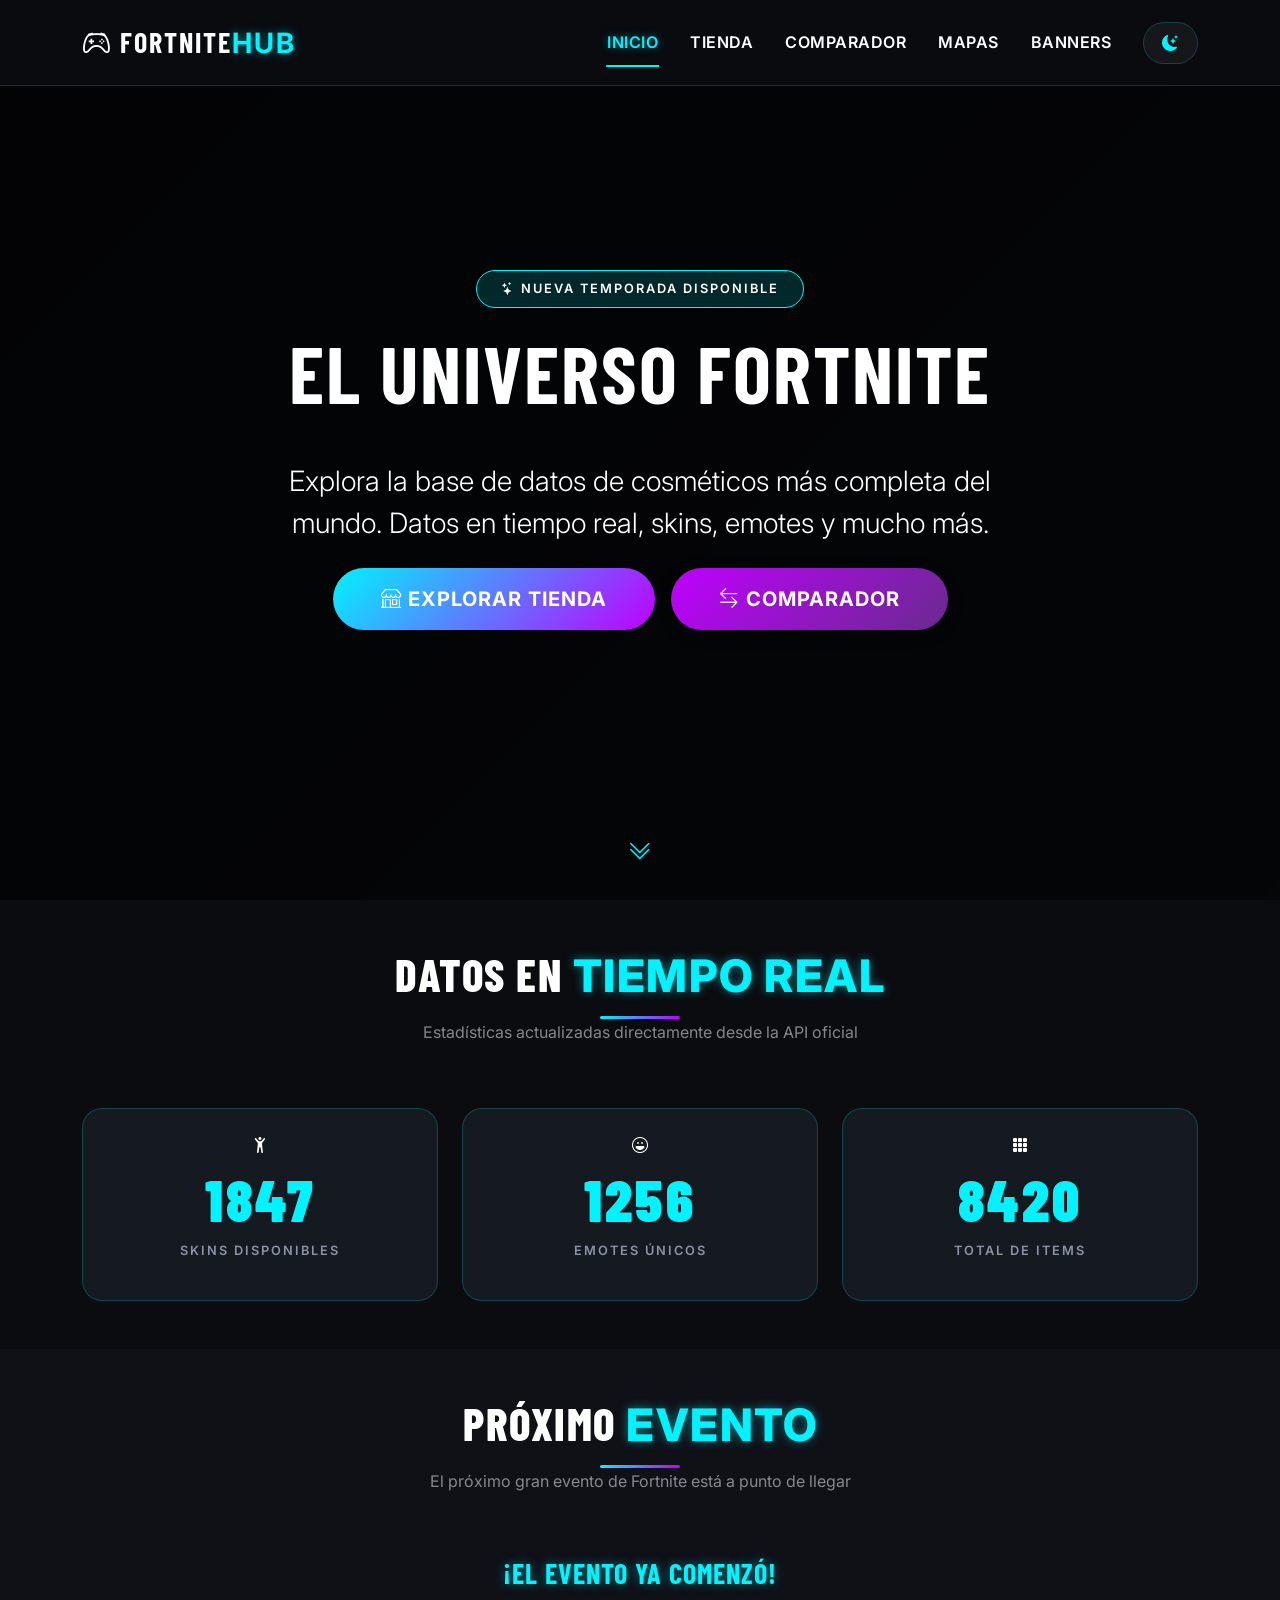
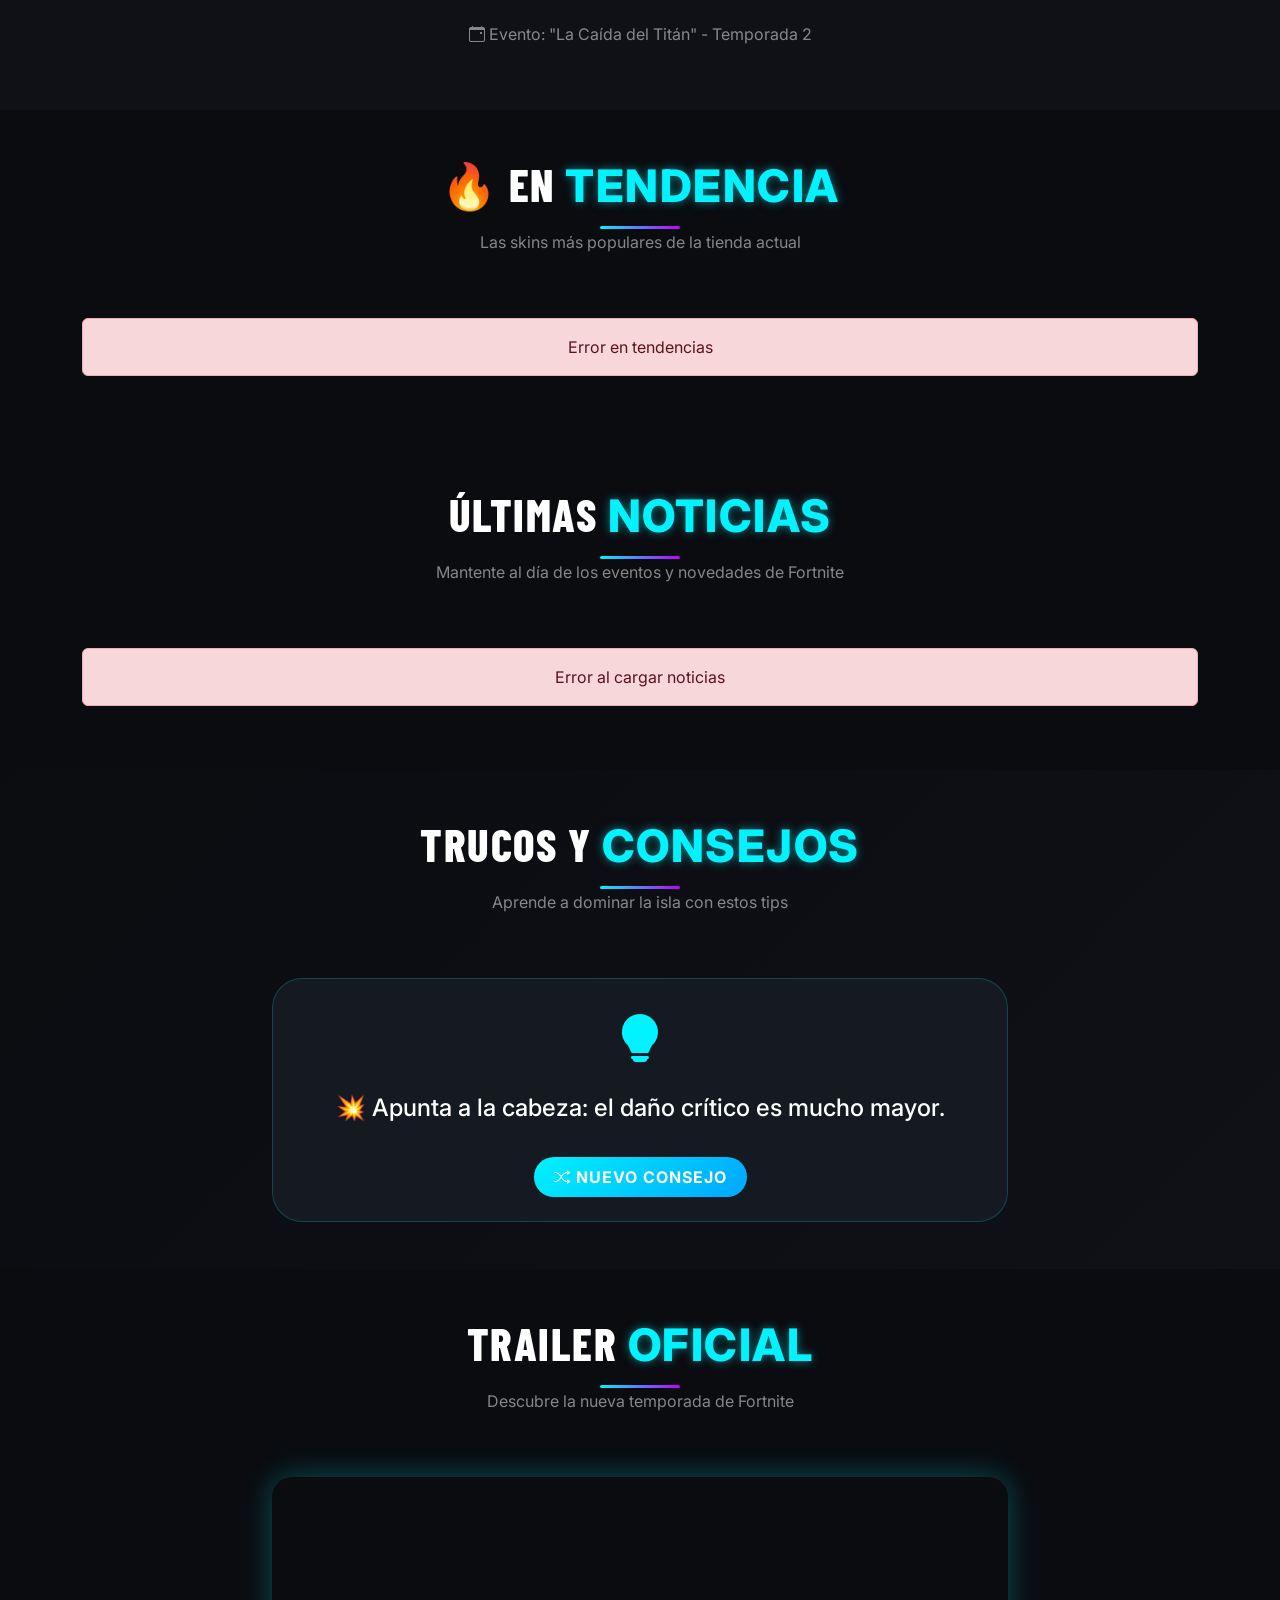
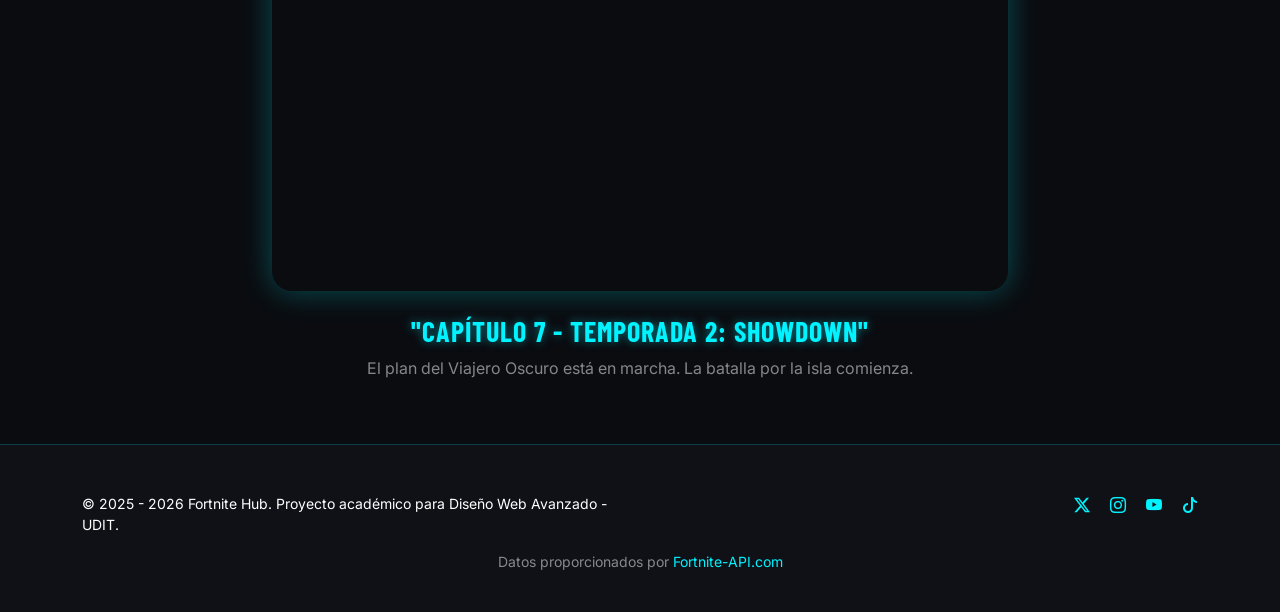
==== commit 76ba11bf: "ajustes" ====
--- a/index.html
+++ b/index.html
@@ -14,9 +14,20 @@
   <!-- <link href="https://fonts.googleapis.com/css2?family=Orbitron:wght@400;500;600;700;800;900&family=Inter:wght@300;400;600;700&display=swap" rel="stylesheet">-->
   <link href="https://unpkg.com/aos@2.3.1/dist/aos.css" rel="stylesheet">
   <link rel="stylesheet" href="css/style.css">
+  <!-- Vanilla Tilt (efecto 3D en tarjetas) -->
+<script src="https://cdn.jsdelivr.net/npm/vanilla-tilt@1.8.0/dist/vanilla-tilt.min.js"></script>
+
+<!-- Partículas de fondo -->
+<script src="https://cdn.jsdelivr.net/npm/particles.js@2.0.0/particles.min.js"></script>
+
+<!-- Tippy.js (tooltips animados) -->
+<script src="https://unpkg.com/@popperjs/core@2"></script>
+<script src="https://unpkg.com/tippy.js@6"></script>
+<link rel="stylesheet" href="https://unpkg.com/tippy.js@6/animations/scale.css" />
 </head>
 <body>
-
+<!-- Contenedor para partículas de fondo -->
+<div id="particles-js"></div>
   <div class="scroll-progress"></div>
 
   <!-- NAVBAR SOLO CON PÁGINAS HTML -->
@@ -32,6 +43,7 @@
           <li class="nav-item"><a class="nav-link" href="shop.html">TIENDA</a></li>
           <li class="nav-item"><a class="nav-link" href="compare.html">COMPARADOR</a></li>
           <li class="nav-item"><a class="nav-link" href="maps.html">MAPAS</a></li>
+          <li class="nav-item"><a class="nav-link" href="banners.html">BANNERS</a></li>
           <li class="nav-item"><button id="themeToggle" class="btn btn-theme-toggle ms-lg-3"><i class="bi bi-moon-stars-fill"></i></button></li>
         </ul>
       </div>
@@ -193,5 +205,26 @@
   <script src="https://unpkg.com/isotope-layout@3/dist/isotope.pkgd.min.js"></script>
   <script src="js/app.js"></script>
   <script> AOS.init({ duration: 800, once: true, offset: 100 }); </script>
+  <script>
+    particlesJS("particles-js", {
+        particles: {
+            number: { value: 80, density: { enable: true, value_area: 800 } },
+            color: { value: "#00f3ff" },
+            shape: { type: "circle" },
+            opacity: { value: 0.3, random: true },
+            size: { value: 3, random: true },
+            line_linked: { enable: true, distance: 150, color: "#00f3ff", opacity: 0.1, width: 1 },
+            move: { enable: true, speed: 2, direction: "none", random: true, straight: false, out_mode: "out" }
+        },
+        interactivity: {
+            detect_on: "canvas",
+            events: {
+                onhover: { enable: true, mode: "repulse" },
+                onclick: { enable: true, mode: "push" }
+            }
+        },
+        retina_detect: true
+    });
+</script>
 </body>
 </html>
--- a/css/style.css
+++ b/css/style.css
@@ -1385,3 +1385,718 @@
     background: white;
     color: #333;
 }
+/* ==================== FONDO DECORATIVO PARA PÁGINA DE MAPAS ==================== */
+.maps-background {
+  position: fixed;
+  top: 0;
+  left: 0;
+  width: 100%;
+  height: 100%;
+  z-index: -1;
+  pointer-events: none;
+  overflow: hidden;
+  background: var(--bg-primary);
+}
+
+/* Cuadrícula tipo radar */
+.grid-overlay {
+  position: absolute;
+  top: 0;
+  left: 0;
+  width: 100%;
+  height: 100%;
+  background-image: 
+    linear-gradient(rgba(0, 243, 255, 0.04) 1px, transparent 1px),
+    linear-gradient(90deg, rgba(0, 243, 255, 0.04) 1px, transparent 1px);
+  background-size: 50px 50px;
+}
+
+/* Anillos de tormenta */
+.storm-rings {
+  position: absolute;
+  top: 50%;
+  left: 50%;
+  width: 100%;
+  height: 100%;
+  transform: translate(-50%, -50%);
+}
+
+.storm-ring {
+  position: absolute;
+  top: 50%;
+  left: 50%;
+  border-radius: 50%;
+  transform: translate(-50%, -50%);
+  animation: stormRingPulse 4s ease-out infinite;
+}
+
+.ring-1 {
+  width: 300px;
+  height: 300px;
+  background: rgba(0, 243, 255, 0.03);
+  border: 1px solid rgba(0, 243, 255, 0.2);
+  animation-delay: 0s;
+}
+
+.ring-2 {
+  width: 500px;
+  height: 500px;
+  background: rgba(191, 0, 255, 0.02);
+  border: 1px solid rgba(191, 0, 255, 0.15);
+  animation-delay: 1s;
+}
+
+.ring-3 {
+  width: 700px;
+  height: 700px;
+  background: rgba(0, 243, 255, 0.01);
+  border: 1px solid rgba(0, 243, 255, 0.1);
+  animation-delay: 2s;
+}
+
+@keyframes stormRingPulse {
+  0% {
+    transform: translate(-50%, -50%) scale(0.8);
+    opacity: 1;
+  }
+  100% {
+    transform: translate(-50%, -50%) scale(1.4);
+    opacity: 0;
+  }
+}
+
+/* Marcadores flotantes */
+.floating-markers .marker {
+  position: absolute;
+  font-size: 1.3rem;
+  opacity: 0.3;
+  animation: markerFloat 4s ease-in-out infinite;
+  filter: drop-shadow(0 0 5px var(--neon-cyan));
+  transition: opacity 0.3s ease;
+}
+
+.floating-markers .marker:hover {
+  opacity: 0.8;
+}
+
+@keyframes markerFloat {
+  0%, 100% {
+    transform: translateY(0px);
+    opacity: 0.2;
+  }
+  50% {
+    transform: translateY(-15px);
+    opacity: 0.6;
+  }
+}
+
+/* Partículas de tormenta */
+.storm-particles {
+  position: absolute;
+  top: 0;
+  left: 0;
+  width: 100%;
+  height: 100%;
+}
+
+.particle {
+  position: absolute;
+  width: 4px;
+  height: 4px;
+  background: var(--neon-cyan);
+  border-radius: 50%;
+  opacity: 0.4;
+  animation: particleFloat 8s linear infinite;
+}
+
+.particle:nth-child(1) { top: 15%; left: 20%; animation-delay: 0s; width: 3px; height: 3px; }
+.particle:nth-child(2) { top: 35%; left: 65%; animation-delay: 1s; width: 5px; height: 5px; }
+.particle:nth-child(3) { top: 55%; left: 40%; animation-delay: 2s; width: 2px; height: 2px; }
+.particle:nth-child(4) { top: 75%; left: 80%; animation-delay: 3s; width: 4px; height: 4px; }
+.particle:nth-child(5) { top: 85%; left: 15%; animation-delay: 4s; width: 3px; height: 3px; }
+.particle:nth-child(6) { top: 45%; left: 90%; animation-delay: 5s; width: 5px; height: 5px; }
+.particle:nth-child(7) { top: 65%; left: 50%; animation-delay: 6s; width: 2px; height: 2px; }
+.particle:nth-child(8) { top: 25%; left: 10%; animation-delay: 7s; width: 4px; height: 4px; }
+.particle:nth-child(9) { top: 95%; left: 70%; animation-delay: 3.5s; width: 3px; height: 3px; }
+.particle:nth-child(10) { top: 5%; left: 85%; animation-delay: 5.5s; width: 5px; height: 5px; }
+
+@keyframes particleFloat {
+  0% {
+    transform: translateY(0px) translateX(0px);
+    opacity: 0;
+  }
+  20% {
+    opacity: 0.5;
+  }
+  80% {
+    opacity: 0.5;
+  }
+  100% {
+    transform: translateY(-100px) translateX(20px);
+    opacity: 0;
+  }
+}
+
+/* Brújula decorativa */
+.compass-overlay {
+  position: absolute;
+  bottom: 30px;
+  right: 30px;
+  font-size: 4rem;
+  color: var(--neon-cyan);
+  opacity: 0.1;
+  animation: compassSpin 20s linear infinite;
+  pointer-events: none;
+}
+
+@keyframes compassSpin {
+  0% {
+    transform: rotate(0deg);
+  }
+  100% {
+    transform: rotate(360deg);
+  }
+}
+
+/* Badges de capítulos en la cabecera */
+.chapter-badges {
+  display: flex;
+  flex-wrap: wrap;
+  justify-content: center;
+  gap: 12px;
+  margin-top: 20px;
+}
+
+.chapter-badge {
+  background: rgba(0, 243, 255, 0.1);
+  border: 1px solid var(--neon-cyan);
+  border-radius: 30px;
+  padding: 6px 16px;
+  font-size: 0.8rem;
+  font-weight: 600;
+  transition: all 0.3s ease;
+  cursor: default;
+}
+
+.chapter-badge:hover {
+  background: rgba(0, 243, 255, 0.2);
+  transform: translateY(-2px);
+  box-shadow: 0 0 10px rgba(0, 243, 255, 0.3);
+}
+
+/* Mejoras de la línea del tiempo (efectos visuales) */
+.timeline {
+  position: relative;
+  max-width: 1200px;
+  margin: 0 auto;
+  padding: 20px;
+  z-index: 1;
+}
+
+.timeline::before {
+  content: '';
+  position: absolute;
+  left: 50%;
+  transform: translateX(-50%);
+  width: 3px;
+  height: 100%;
+  background: linear-gradient(180deg, var(--neon-cyan), var(--neon-purple), var(--neon-cyan));
+  box-shadow: 0 0 10px var(--neon-cyan);
+}
+
+.timeline-item {
+  position: relative;
+  margin-bottom: 60px;
+  opacity: 0;
+  transform: translateY(50px);
+  transition: all 0.6s ease;
+}
+
+.timeline-item.visible {
+  opacity: 1;
+  transform: translateY(0);
+}
+
+.timeline-item:nth-child(odd) .timeline-card {
+  margin-left: auto;
+  width: 45%;
+}
+
+.timeline-item:nth-child(even) .timeline-card {
+  margin-right: auto;
+  width: 45%;
+}
+
+.timeline-card {
+  position: relative;
+  background: var(--bg-card);
+  backdrop-filter: blur(10px);
+  border-radius: 20px;
+  overflow: hidden;
+  border: 1px solid var(--border-color);
+  transition: all 0.4s cubic-bezier(0.2, 0.9, 0.4, 1.1);
+  cursor: pointer;
+}
+
+.timeline-card:hover {
+  transform: translateY(-8px);
+  border-color: var(--neon-cyan);
+  box-shadow: 0 0 30px rgba(0, 243, 255, 0.3);
+}
+
+.timeline-card::after {
+  content: '';
+  position: absolute;
+  top: 0;
+  left: -100%;
+  width: 100%;
+  height: 100%;
+  background: linear-gradient(90deg, transparent, rgba(0, 243, 255, 0.1), transparent);
+  transition: left 0.6s ease;
+  pointer-events: none;
+}
+
+.timeline-card:hover::after {
+  left: 100%;
+}
+
+.timeline-card::before {
+  content: '';
+  position: absolute;
+  top: 30px;
+  width: 16px;
+  height: 16px;
+  background: var(--neon-cyan);
+  border-radius: 50%;
+  box-shadow: 0 0 10px var(--neon-cyan);
+  z-index: 10;
+}
+
+.timeline-item:nth-child(odd) .timeline-card::before {
+  left: -45px;
+}
+
+.timeline-item:nth-child(even) .timeline-card::before {
+  right: -45px;
+}
+
+.timeline-img {
+  width: 100%;
+  height: 200px;
+  object-fit: cover;
+  transition: transform 0.5s ease;
+}
+
+.timeline-card:hover .timeline-img {
+  transform: scale(1.05);
+}
+
+.timeline-content {
+  padding: 1.2rem;
+  text-align: center;
+}
+
+.timeline-year {
+  display: inline-block;
+  background: var(--neon-cyan);
+  color: #000;
+  padding: 3px 12px;
+  border-radius: 20px;
+  font-size: 0.7rem;
+  font-weight: bold;
+  margin-bottom: 0.5rem;
+}
+
+.timeline-title {
+  font-size: 1.2rem;
+  font-weight: 800;
+  margin-bottom: 0.3rem;
+  font-family: var(--font-burbank);
+  color: var(--text-primary);
+}
+
+.timeline-tag {
+  font-size: 0.7rem;
+  color: var(--neon-cyan);
+  margin-bottom: 0.8rem;
+}
+
+.timeline-desc {
+  font-size: 0.85rem;
+  color: var(--text-secondary);
+  line-height: 1.4;
+  margin-bottom: 1rem;
+}
+
+.timeline-badges {
+  display: flex;
+  flex-wrap: wrap;
+  justify-content: center;
+  gap: 6px;
+  margin-bottom: 1rem;
+}
+
+.timeline-badge {
+  background: rgba(0, 243, 255, 0.1);
+  border: 1px solid var(--neon-cyan);
+  border-radius: 20px;
+  padding: 3px 10px;
+  font-size: 0.65rem;
+  color: var(--neon-cyan);
+  transition: all 0.3s ease;
+}
+
+.timeline-card:hover .timeline-badge {
+  background: var(--neon-cyan);
+  color: var(--bg-primary);
+  box-shadow: 0 0 8px var(--neon-cyan);
+}
+
+.btn-timeline {
+  width: 100%;
+  background: transparent;
+  border: 1px solid var(--neon-cyan);
+  border-radius: 30px;
+  padding: 6px 12px;
+  color: var(--neon-cyan);
+  font-size: 0.75rem;
+  transition: all 0.3s;
+  cursor: pointer;
+}
+
+.btn-timeline:hover {
+  background: var(--neon-cyan);
+  color: #000;
+  box-shadow: 0 0 10px var(--neon-cyan);
+}
+
+/* Responsive de la línea del tiempo */
+@media (max-width: 768px) {
+  .timeline::before {
+    left: 20px;
+  }
+  
+  .timeline-item:nth-child(odd) .timeline-card,
+  .timeline-item:nth-child(even) .timeline-card {
+    width: calc(100% - 50px);
+    margin-left: 50px !important;
+    margin-right: 0 !important;
+  }
+  
+  .timeline-card::before {
+    left: -35px !important;
+    right: auto !important;
+  }
+  
+  .timeline-img {
+    height: 160px;
+  }
+  
+  .chapter-badges {
+    gap: 8px;
+  }
+  
+  .chapter-badge {
+    font-size: 0.7rem;
+    padding: 4px 12px;
+  }
+}
+/* ==================== PANEL DE ESTADÍSTICAS DE MAPAS ==================== */
+.maps-stats-panel {
+  margin-top: -30px;
+  position: relative;
+  z-index: 10;
+}
+
+.stat-mini-card {
+  background: var(--bg-card);
+  backdrop-filter: blur(10px);
+  border-radius: 20px;
+  padding: 15px;
+  text-align: center;
+  border: 1px solid var(--border-color);
+  transition: var(--transition);
+}
+
+.stat-mini-card:hover {
+  transform: translateY(-5px);
+  border-color: var(--neon-cyan);
+  box-shadow: var(--neon-glow);
+}
+
+.stat-mini-icon {
+  font-size: 1.8rem;
+  color: var(--neon-cyan);
+  margin-bottom: 8px;
+}
+
+.stat-mini-number {
+  font-size: 1.8rem;
+  font-weight: 800;
+  font-family: var(--font-burbank);
+  color: var(--text-primary);
+  line-height: 1;
+}
+
+.stat-mini-label {
+  font-size: 0.7rem;
+  color: var(--text-secondary);
+  letter-spacing: 1px;
+  margin-top: 5px;
+}
+
+.visited-counter .stat-mini-number {
+  color: #ff3366;
+}
+
+/* ==================== BOTONES DE NAVEGACIÓN RÁPIDA ==================== */
+.chapter-nav {
+  position: relative;
+  z-index: 5;
+}
+
+.chapter-buttons {
+  display: flex;
+  flex-wrap: wrap;
+  justify-content: center;
+  gap: 10px;
+}
+
+.nav-chapter-btn {
+  background: var(--bg-card);
+  border: 1px solid var(--border-color);
+  border-radius: 40px;
+  padding: 8px 20px;
+  color: var(--text-primary);
+  font-weight: 600;
+  transition: var(--transition);
+  cursor: pointer;
+}
+
+.nav-chapter-btn:hover {
+  background: var(--neon-cyan);
+  color: var(--bg-primary);
+  transform: translateY(-2px);
+  box-shadow: 0 0 15px var(--neon-cyan);
+}
+
+/* ==================== MINIJUEGO ==================== */
+.quiz-section {
+  position: relative;
+  z-index: 5;
+}
+
+.quiz-card {
+  background: var(--bg-card);
+  backdrop-filter: blur(10px);
+  border-radius: 30px;
+  border: 1px solid var(--border-color);
+  transition: var(--transition);
+}
+
+.quiz-card:hover {
+  border-color: var(--neon-cyan);
+  box-shadow: var(--neon-glow);
+}
+
+.quiz-icon {
+  font-size: 2.5rem;
+  color: var(--neon-cyan);
+  margin-bottom: 10px;
+}
+
+.quiz-options {
+  display: flex;
+  flex-wrap: wrap;
+  justify-content: center;
+  gap: 12px;
+  margin-top: 15px;
+}
+
+.quiz-option {
+  background: rgba(0, 243, 255, 0.1);
+  border: 1px solid var(--border-color);
+  border-radius: 50px;
+  padding: 10px 24px;
+  color: var(--text-primary);
+  font-weight: 600;
+  transition: var(--transition);
+  cursor: pointer;
+}
+
+.quiz-option:hover {
+  background: rgba(0, 243, 255, 0.2);
+  border-color: var(--neon-cyan);
+  transform: scale(1.02);
+}
+
+.quiz-option.correct {
+  background: #28a745;
+  border-color: #28a745;
+  color: white;
+}
+
+.quiz-option.wrong {
+  background: #dc3545;
+  border-color: #dc3545;
+  color: white;
+}
+
+.quiz-option.disabled {
+  cursor: not-allowed;
+  opacity: 0.6;
+}
+
+.quiz-result {
+  font-size: 1rem;
+  font-weight: bold;
+  padding: 10px;
+  border-radius: 20px;
+}
+
+.quiz-result.correct-result {
+  background: rgba(40, 167, 69, 0.2);
+  color: #28a745;
+}
+
+.quiz-result.wrong-result {
+  background: rgba(220, 53, 69, 0.2);
+  color: #dc3545;
+}
+/* ==================== GALERÍA DE BANNERS ==================== */
+.banners-gallery {
+  min-height: 60vh;
+}
+
+.banner-card {
+  background: var(--bg-card);
+  border-radius: 16px;
+  overflow: hidden;
+  transition: all 0.4s cubic-bezier(0.2, 0.9, 0.4, 1.1);
+  border: 1px solid var(--border-color);
+  cursor: pointer;
+  position: relative;
+  height: 100%;
+}
+
+.banner-card:hover {
+  transform: translateY(-8px) scale(1.02);
+  border-color: var(--neon-cyan);
+  box-shadow: 0 0 25px rgba(0, 243, 255, 0.3);
+}
+
+.banner-img {
+  width: 100%;
+  height: 180px;
+  object-fit: cover;
+  transition: transform 0.5s ease;
+}
+
+.banner-card:hover .banner-img {
+  transform: scale(1.05);
+}
+
+.banner-info {
+  padding: 12px;
+  text-align: center;
+}
+
+.banner-name {
+  font-size: 0.8rem;
+  font-weight: 700;
+  margin-bottom: 5px;
+  color: var(--text-primary);
+  white-space: nowrap;
+  overflow: hidden;
+  text-overflow: ellipsis;
+}
+
+.banner-category {
+  font-size: 0.65rem;
+  padding: 3px 10px;
+  border-radius: 20px;
+  background: rgba(0, 243, 255, 0.1);
+  color: var(--neon-cyan);
+  display: inline-block;
+}
+
+/* Filtros de banners */
+.banner-filters {
+  position: relative;
+  z-index: 5;
+}
+
+.banner-filter-btn {
+  background: var(--bg-card);
+  border: 1px solid var(--border-color);
+  border-radius: 40px;
+  padding: 8px 24px;
+  color: var(--text-primary);
+  font-weight: 600;
+  transition: all 0.3s ease;
+  cursor: pointer;
+}
+
+.banner-filter-btn:hover {
+  background: rgba(0, 243, 255, 0.1);
+  border-color: var(--neon-cyan);
+}
+
+.banner-filter-btn.active {
+  background: var(--neon-cyan);
+  color: var(--bg-primary);
+  border-color: var(--neon-cyan);
+  box-shadow: 0 0 15px var(--neon-cyan);
+}
+
+/* Responsive banners */
+@media (max-width: 768px) {
+  .banner-img {
+    height: 140px;
+  }
+  
+  .banner-filter-btn {
+    padding: 6px 16px;
+    font-size: 0.8rem;
+  }
+}
+/* ==================== VANILLA TILT (efecto 3D) ==================== */
+.tilt-effect {
+    transition: transform 0.2s ease-out;
+    transform-style: preserve-3d;
+}
+
+/* Tooltips personalizados */
+.tippy-box {
+    background: linear-gradient(135deg, var(--neon-cyan), var(--neon-purple));
+    color: var(--bg-primary);
+    font-weight: bold;
+    font-size: 0.8rem;
+    border-radius: 12px;
+    box-shadow: 0 0 15px var(--neon-cyan);
+}
+
+.tippy-content {
+    padding: 8px 16px;
+}
+
+/* Partículas (fondo) */
+#particles-js {
+    position: fixed;
+    top: 0;
+    left: 0;
+    width: 100%;
+    height: 100%;
+    z-index: -1;
+    pointer-events: none;
+    opacity: 0.4;
+}
+
+/* Efecto hover adicional */
+.tilt-card {
+    transition: all 0.3s ease;
+}
+
+.tilt-card:hover {
+    box-shadow: 0 0 30px var(--neon-cyan);
+}
